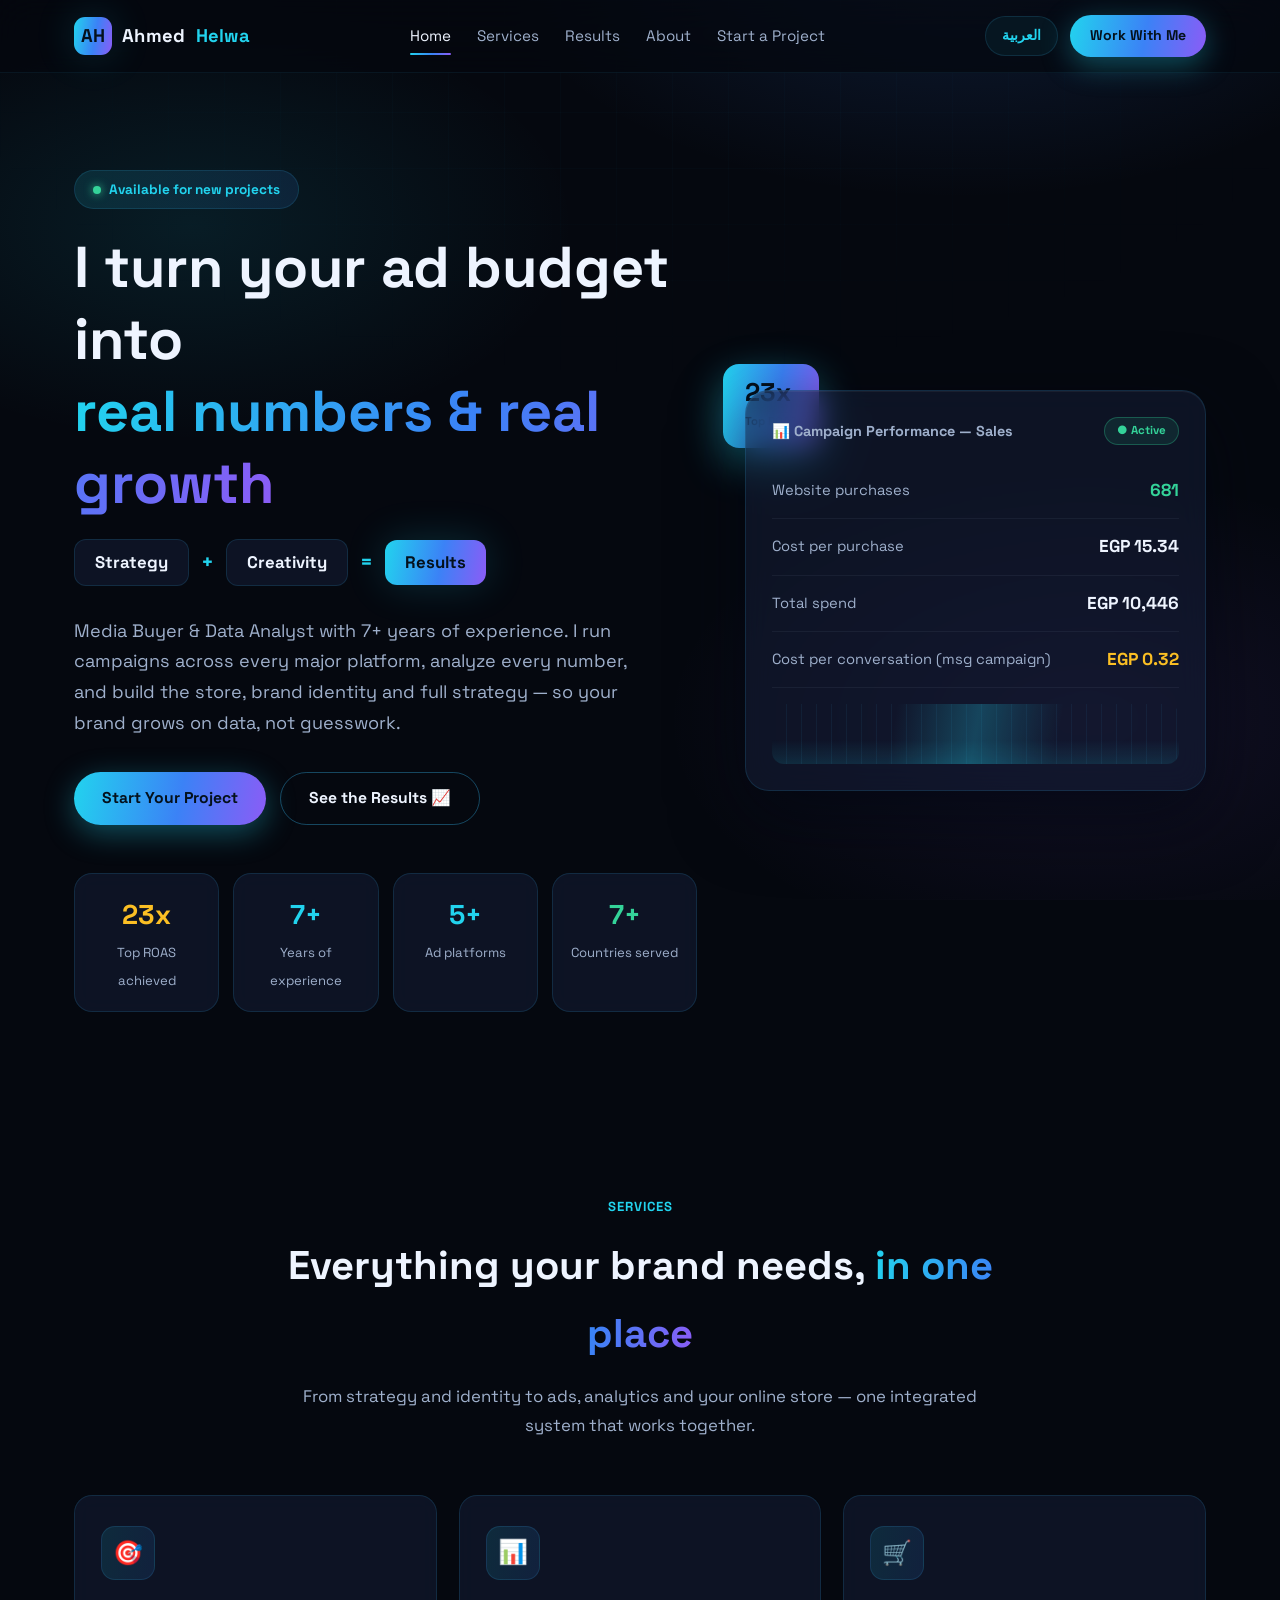
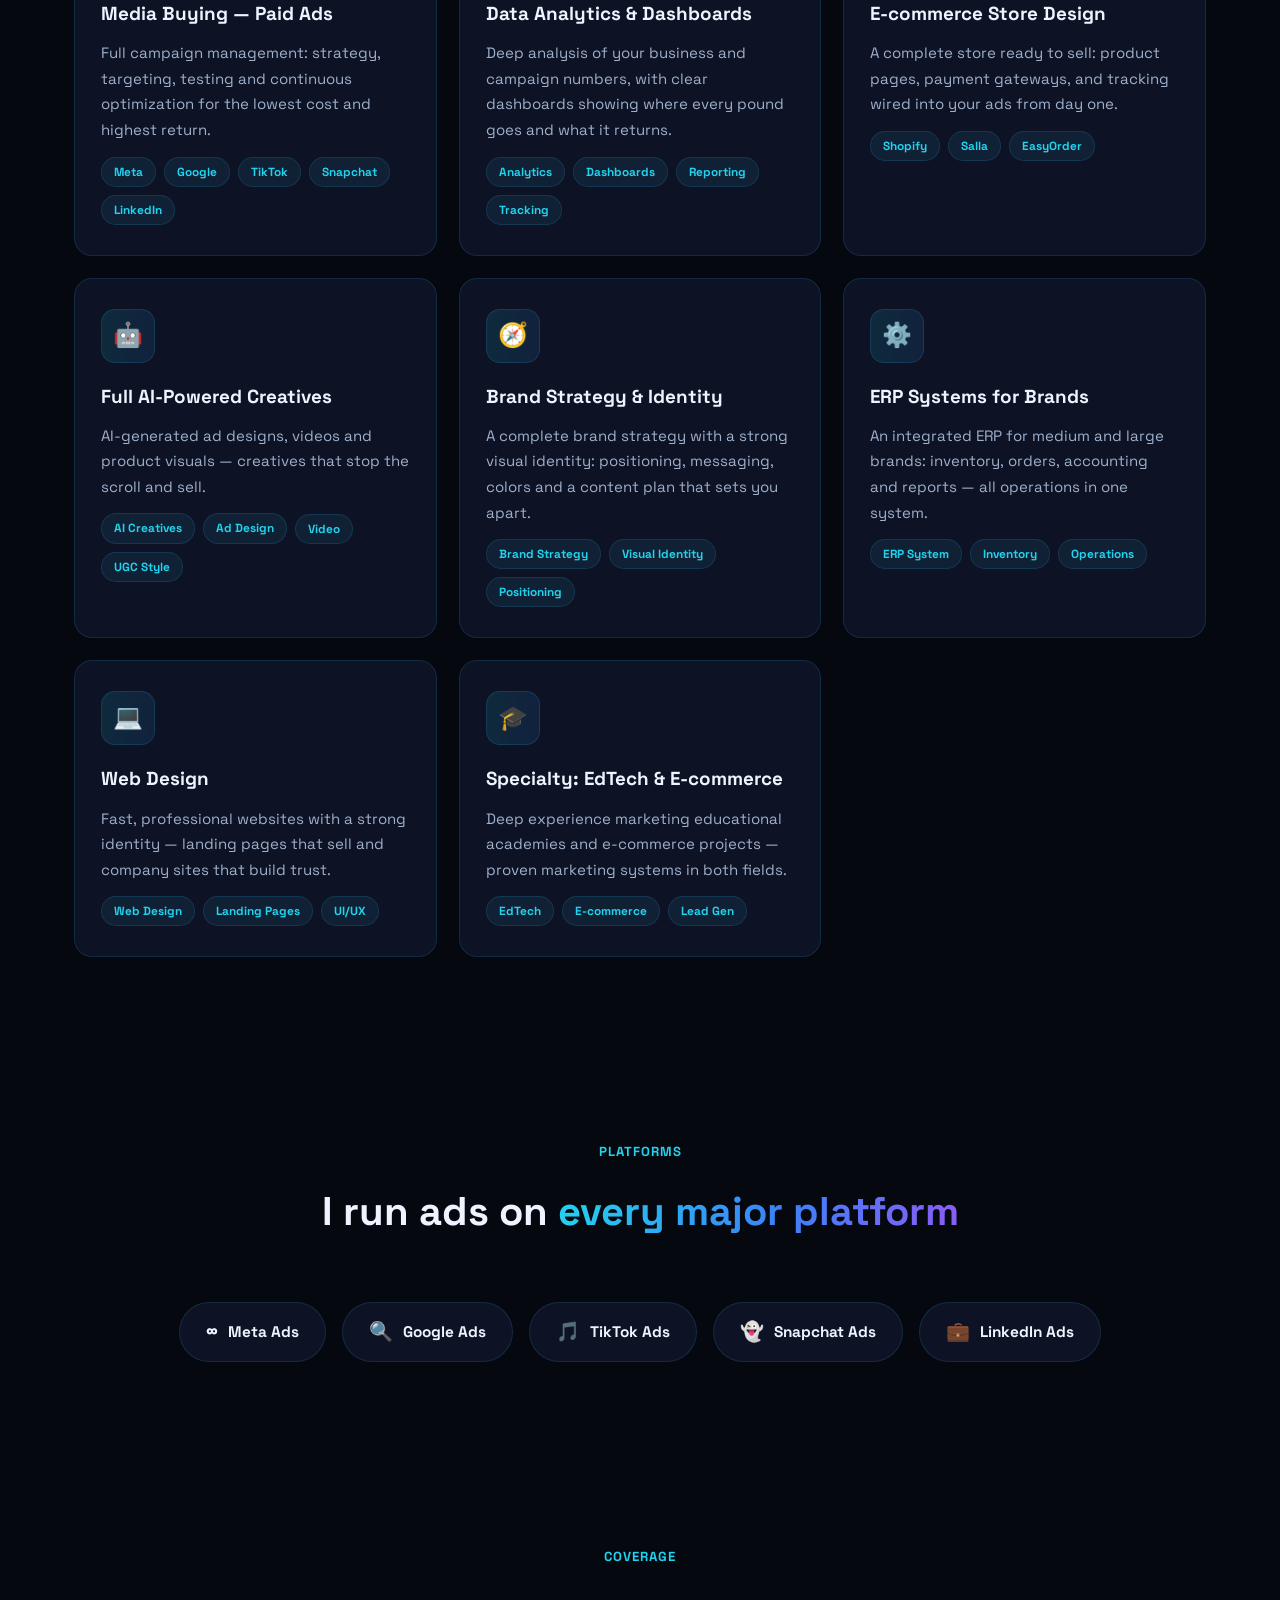
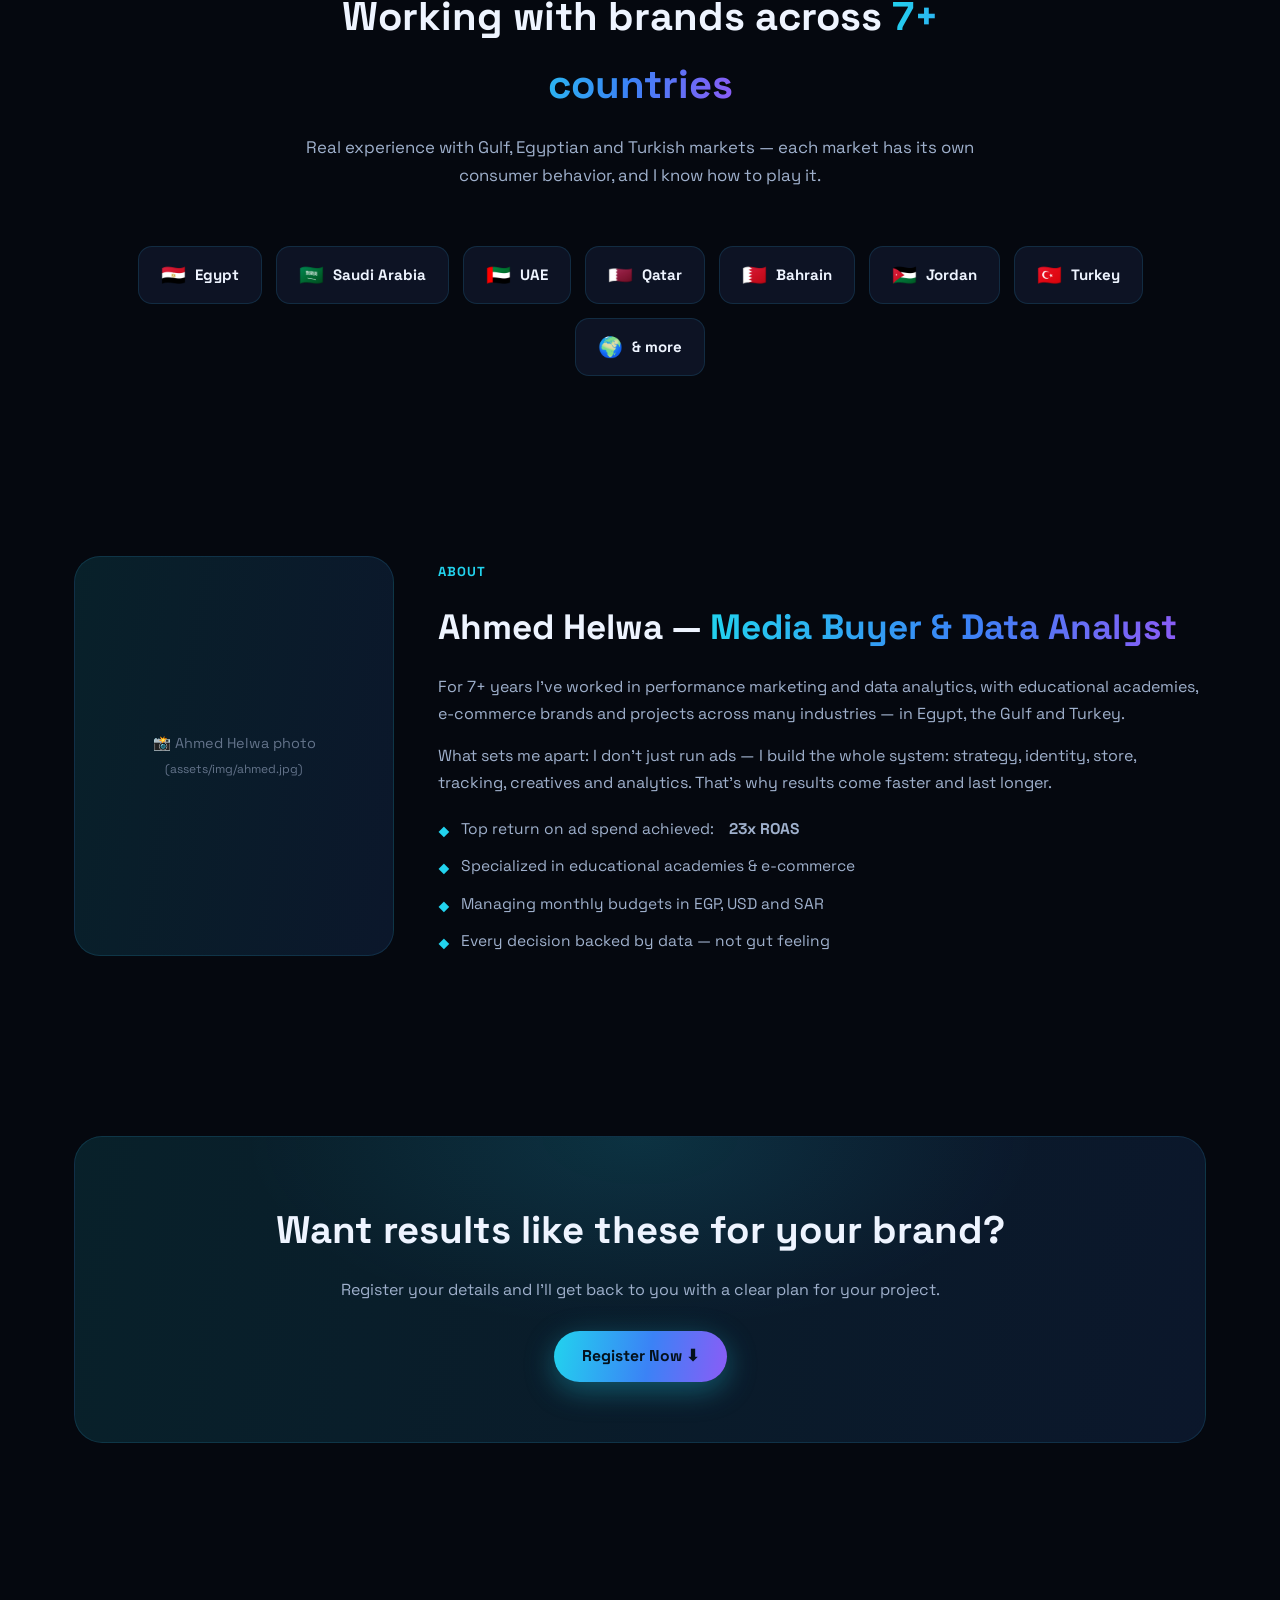
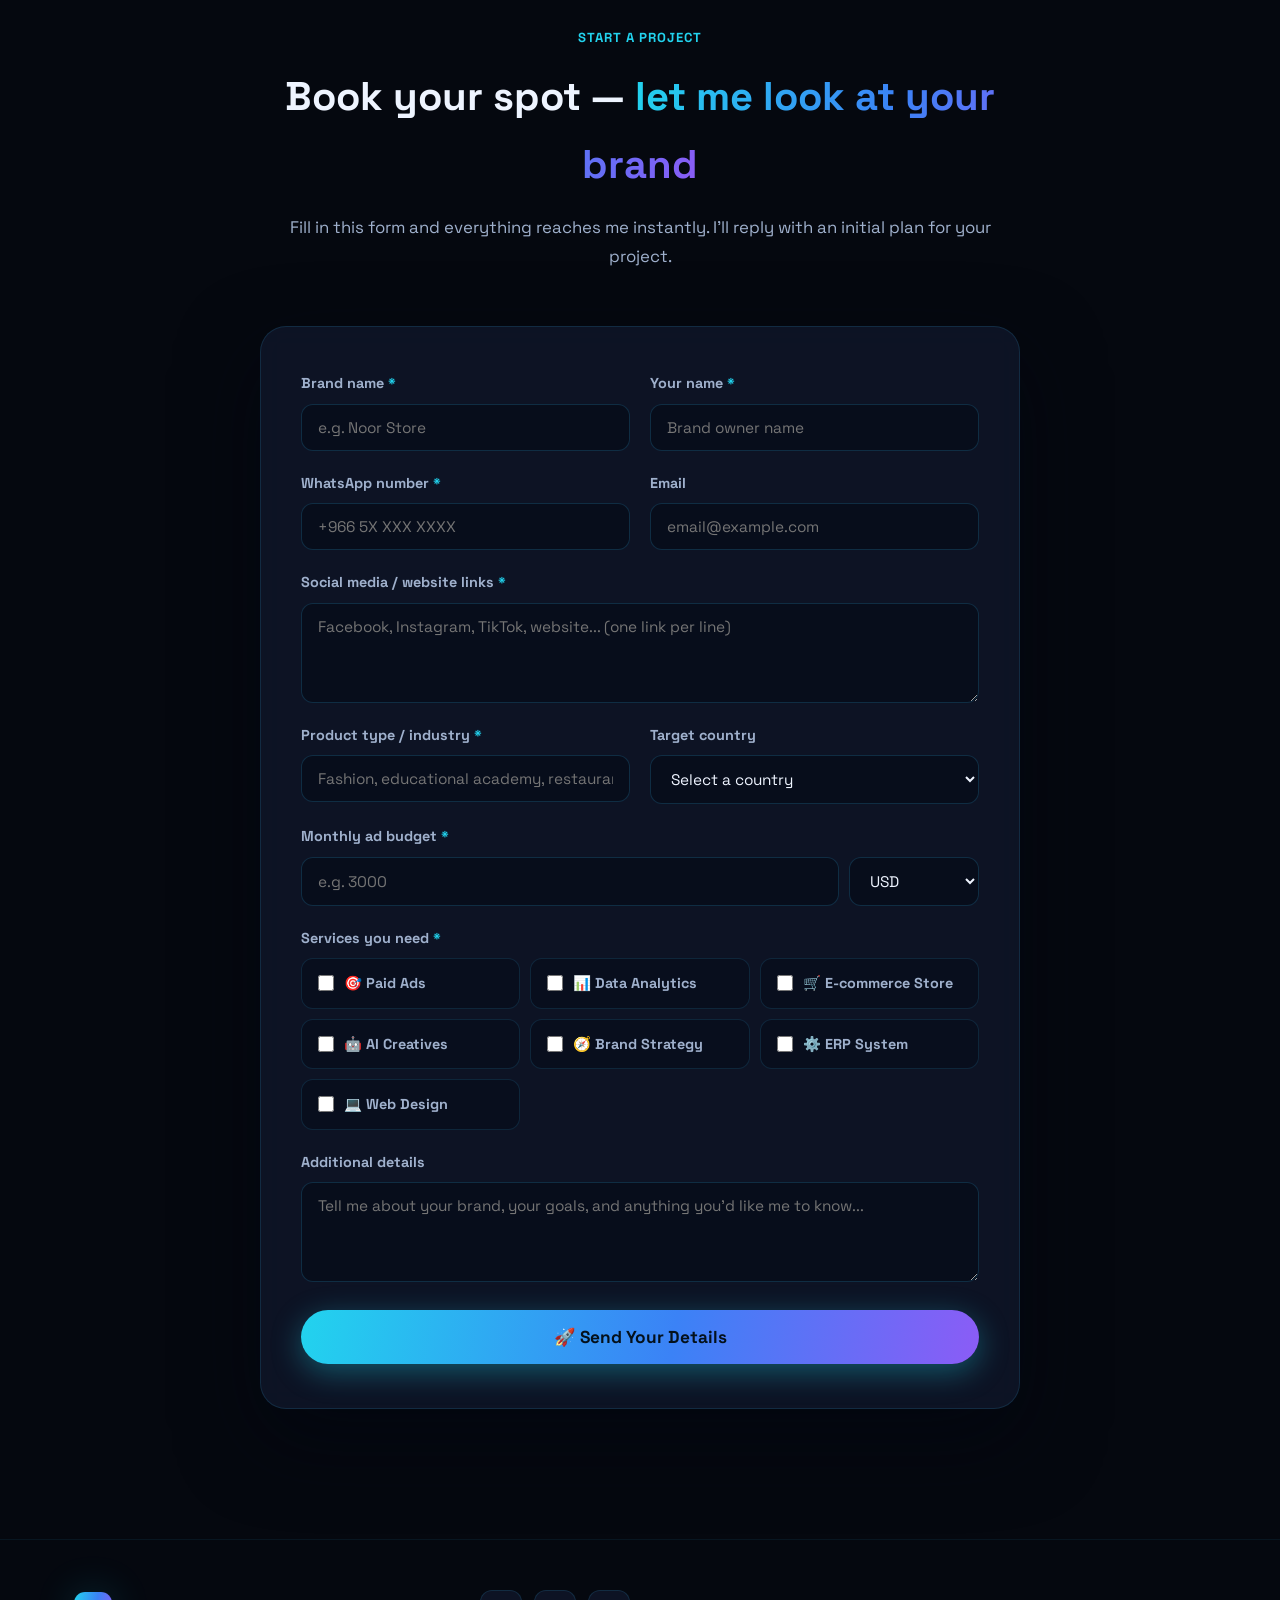
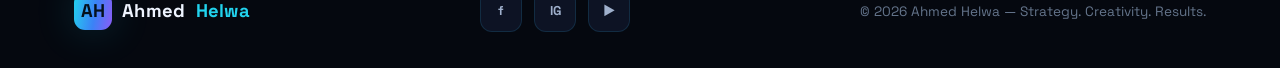
==== portfolio-site/en/index.html @ 3d3657ae "Add bilingual portfolio website (Ahmed Helwa — Media Buyer & Data Analyst) - Arabic (RTL) + English " ====
<!DOCTYPE html>
<html lang="en" dir="ltr">
<head>
  <meta charset="UTF-8">
  <meta name="viewport" content="width=device-width, initial-scale=1.0">
  <title>Ahmed Helwa | Media Buyer & Data Analyst — Strategy. Creativity. Results.</title>
  <meta name="description" content="Ahmed Helwa — Media Buyer & Data Analyst with 7+ years of experience. Meta, Google, TikTok, Snapchat & LinkedIn ads, data analytics, e-commerce stores and ERP systems. Top ROAS: 23x. Working across Egypt, KSA, UAE, Qatar, Bahrain, Jordan & Turkey.">
  <link rel="alternate" hreflang="ar" href="../index.html">
  <link rel="preconnect" href="https://fonts.googleapis.com">
  <link rel="preconnect" href="https://fonts.gstatic.com" crossorigin>
  <link href="https://fonts.googleapis.com/css2?family=Inter:wght@400;600;700;800;900&family=Space+Grotesk:wght@500;700&display=swap" rel="stylesheet">
  <link rel="stylesheet" href="../assets/css/style.css">
</head>
<body class="en">
  <div class="bg-fx"></div>
  <div class="bg-grid"></div>

  <header class="site-header">
    <div class="container nav">
      <a href="index.html" class="logo">
        <span class="logo-mark">AH</span>
        Ahmed <span class="accent">Helwa</span>
      </a>
      <nav class="nav-links" id="navLinks">
        <a href="index.html" class="active">Home</a>
        <a href="#services">Services</a>
        <a href="results.html">Results</a>
        <a href="#about">About</a>
        <a href="#contact">Start a Project</a>
      </nav>
      <div class="nav-actions">
        <a href="../index.html" class="lang-switch">العربية</a>
        <a href="#contact" class="btn btn-primary btn-sm">Work With Me</a>
        <button class="nav-toggle" id="navToggle" aria-label="Menu">☰</button>
      </div>
    </div>
  </header>

  <!-- ============ HERO ============ -->
  <section class="hero">
    <div class="container hero-grid">
      <div>
        <span class="badge"><span class="dot"></span> Available for new projects</span>
        <h1>I turn your ad budget into<br><span class="grad-text">real numbers & real growth</span></h1>
        <div class="hero-formula">
          <span class="chip">Strategy</span><span class="op">+</span>
          <span class="chip">Creativity</span><span class="op">=</span>
          <span class="chip result">Results</span>
        </div>
        <p class="hero-sub">Media Buyer & Data Analyst with 7+ years of experience. I run campaigns across every major platform, analyze every number, and build the store, brand identity and full strategy — so your brand grows on data, not guesswork.</p>
        <div class="hero-cta">
          <a href="#contact" class="btn btn-primary">Start Your Project</a>
          <a href="results.html" class="btn btn-ghost">See the Results 📈</a>
        </div>
        <div class="stats-strip">
          <div class="stat-card"><span class="stat-num gold">23x</span><span class="stat-label">Top ROAS achieved</span></div>
          <div class="stat-card"><span class="stat-num">7+</span><span class="stat-label">Years of experience</span></div>
          <div class="stat-card"><span class="stat-num">5+</span><span class="stat-label">Ad platforms</span></div>
          <div class="stat-card"><span class="stat-num green">7+</span><span class="stat-label">Countries served</span></div>
        </div>
      </div>

      <div class="hero-visual">
        <div class="floating-roas"><span class="big">23x</span><span class="small">Top ROAS</span></div>
        <div class="glass-panel">
          <div class="panel-head">
            <span class="panel-title">📊 Campaign Performance — Sales</span>
            <span class="live-tag">● Active</span>
          </div>
          <div class="metric-row"><span class="metric-name">Website purchases</span><span class="metric-val up">681</span></div>
          <div class="metric-row"><span class="metric-name">Cost per purchase</span><span class="metric-val">EGP 15.34</span></div>
          <div class="metric-row"><span class="metric-name">Total spend</span><span class="metric-val">EGP 10,446</span></div>
          <div class="metric-row"><span class="metric-name">Cost per conversation (msg campaign)</span><span class="metric-val hot">EGP 0.32</span></div>
          <div class="spark"></div>
        </div>
      </div>
    </div>
  </section>

  <!-- ============ SERVICES ============ -->
  <section id="services">
    <div class="container">
      <div class="sec-head reveal">
        <span class="sec-tag">Services</span>
        <h2>Everything your brand needs, <span class="grad-text">in one place</span></h2>
        <p>From strategy and identity to ads, analytics and your online store — one integrated system that works together.</p>
      </div>
      <div class="services-grid">
        <div class="service-card reveal">
          <div class="service-icon">🎯</div>
          <h3>Media Buying — Paid Ads</h3>
          <p>Full campaign management: strategy, targeting, testing and continuous optimization for the lowest cost and highest return.</p>
          <div class="service-tags"><span>Meta</span><span>Google</span><span>TikTok</span><span>Snapchat</span><span>LinkedIn</span></div>
        </div>
        <div class="service-card reveal">
          <div class="service-icon">📊</div>
          <h3>Data Analytics & Dashboards</h3>
          <p>Deep analysis of your business and campaign numbers, with clear dashboards showing where every pound goes and what it returns.</p>
          <div class="service-tags"><span>Analytics</span><span>Dashboards</span><span>Reporting</span><span>Tracking</span></div>
        </div>
        <div class="service-card reveal">
          <div class="service-icon">🛒</div>
          <h3>E-commerce Store Design</h3>
          <p>A complete store ready to sell: product pages, payment gateways, and tracking wired into your ads from day one.</p>
          <div class="service-tags"><span>Shopify</span><span>Salla</span><span>EasyOrder</span></div>
        </div>
        <div class="service-card reveal">
          <div class="service-icon">🤖</div>
          <h3>Full AI-Powered Creatives</h3>
          <p>AI-generated ad designs, videos and product visuals — creatives that stop the scroll and sell.</p>
          <div class="service-tags"><span>AI Creatives</span><span>Ad Design</span><span>Video</span><span>UGC Style</span></div>
        </div>
        <div class="service-card reveal">
          <div class="service-icon">🧭</div>
          <h3>Brand Strategy & Identity</h3>
          <p>A complete brand strategy with a strong visual identity: positioning, messaging, colors and a content plan that sets you apart.</p>
          <div class="service-tags"><span>Brand Strategy</span><span>Visual Identity</span><span>Positioning</span></div>
        </div>
        <div class="service-card reveal">
          <div class="service-icon">⚙️</div>
          <h3>ERP Systems for Brands</h3>
          <p>An integrated ERP for medium and large brands: inventory, orders, accounting and reports — all operations in one system.</p>
          <div class="service-tags"><span>ERP System</span><span>Inventory</span><span>Operations</span></div>
        </div>
        <div class="service-card reveal">
          <div class="service-icon">💻</div>
          <h3>Web Design</h3>
          <p>Fast, professional websites with a strong identity — landing pages that sell and company sites that build trust.</p>
          <div class="service-tags"><span>Web Design</span><span>Landing Pages</span><span>UI/UX</span></div>
        </div>
        <div class="service-card reveal">
          <div class="service-icon">🎓</div>
          <h3>Specialty: EdTech & E-commerce</h3>
          <p>Deep experience marketing educational academies and e-commerce projects — proven marketing systems in both fields.</p>
          <div class="service-tags"><span>EdTech</span><span>E-commerce</span><span>Lead Gen</span></div>
        </div>
      </div>
    </div>
  </section>

  <!-- ============ PLATFORMS ============ -->
  <section>
    <div class="container">
      <div class="sec-head reveal">
        <span class="sec-tag">Platforms</span>
        <h2>I run ads on <span class="grad-text">every major platform</span></h2>
      </div>
      <div class="platforms reveal">
        <span class="platform-pill"><span class="p-ico">∞</span> Meta Ads</span>
        <span class="platform-pill"><span class="p-ico">🔍</span> Google Ads</span>
        <span class="platform-pill"><span class="p-ico">🎵</span> TikTok Ads</span>
        <span class="platform-pill"><span class="p-ico">👻</span> Snapchat Ads</span>
        <span class="platform-pill"><span class="p-ico">💼</span> LinkedIn Ads</span>
      </div>
    </div>
  </section>

  <!-- ============ COUNTRIES ============ -->
  <section>
    <div class="container">
      <div class="sec-head reveal">
        <span class="sec-tag">Coverage</span>
        <h2>Working with brands across <span class="grad-text">7+ countries</span></h2>
        <p>Real experience with Gulf, Egyptian and Turkish markets — each market has its own consumer behavior, and I know how to play it.</p>
      </div>
      <div class="countries reveal">
        <span class="country-chip"><span class="flag">🇪🇬</span> Egypt</span>
        <span class="country-chip"><span class="flag">🇸🇦</span> Saudi Arabia</span>
        <span class="country-chip"><span class="flag">🇦🇪</span> UAE</span>
        <span class="country-chip"><span class="flag">🇶🇦</span> Qatar</span>
        <span class="country-chip"><span class="flag">🇧🇭</span> Bahrain</span>
        <span class="country-chip"><span class="flag">🇯🇴</span> Jordan</span>
        <span class="country-chip"><span class="flag">🇹🇷</span> Turkey</span>
        <span class="country-chip"><span class="flag">🌍</span> & more</span>
      </div>
    </div>
  </section>

  <!-- ============ ABOUT ============ -->
  <section id="about">
    <div class="container about-strip">
      <div class="about-photo reveal">
        <img src="../assets/img/ahmed.jpg" alt="Ahmed Helwa — Media Buyer & Data Analyst" onerror="this.style.display='none'; this.nextElementSibling.style.display='block'">
        <div class="photo-placeholder" style="display:none">📸 Ahmed Helwa photo<br><small>(assets/img/ahmed.jpg)</small></div>
      </div>
      <div class="about-text reveal">
        <span class="sec-tag">About</span>
        <h2>Ahmed Helwa — <span class="grad-text">Media Buyer & Data Analyst</span></h2>
        <p>For 7+ years I've worked in performance marketing and data analytics, with educational academies, e-commerce brands and projects across many industries — in Egypt, the Gulf and Turkey.</p>
        <p>What sets me apart: I don't just run ads — I build the whole system: strategy, identity, store, tracking, creatives and analytics. That's why results come faster and last longer.</p>
        <ul class="about-points">
          <li>Top return on ad spend achieved: <strong>&nbsp;23x ROAS</strong></li>
          <li>Specialized in educational academies & e-commerce</li>
          <li>Managing monthly budgets in EGP, USD and SAR</li>
          <li>Every decision backed by data — not gut feeling</li>
        </ul>
      </div>
    </div>
  </section>

  <!-- ============ CTA ============ -->
  <section>
    <div class="container">
      <div class="cta-band reveal">
        <h2>Want results like these for your brand?</h2>
        <p>Register your details and I'll get back to you with a clear plan for your project.</p>
        <a href="#contact" class="btn btn-primary">Register Now ⬇</a>
      </div>
    </div>
  </section>

  <!-- ============ CONTACT FORM ============ -->
  <section id="contact">
    <div class="container">
      <div class="sec-head reveal">
        <span class="sec-tag">Start a Project</span>
        <h2>Book your spot — <span class="grad-text">let me look at your brand</span></h2>
        <p>Fill in this form and everything reaches me instantly. I'll reply with an initial plan for your project.</p>
      </div>
      <form class="form-wrap reveal" id="leadForm" novalidate>
        <div class="form-grid">
          <div class="form-group">
            <label>Brand name <span class="req">*</span></label>
            <input type="text" name="brand_name" required placeholder="e.g. Noor Store">
          </div>
          <div class="form-group">
            <label>Your name <span class="req">*</span></label>
            <input type="text" name="owner_name" required placeholder="Brand owner name">
          </div>
          <div class="form-group">
            <label>WhatsApp number <span class="req">*</span></label>
            <input type="tel" name="whatsapp" required placeholder="+966 5X XXX XXXX">
          </div>
          <div class="form-group">
            <label>Email</label>
            <input type="email" name="email" placeholder="email@example.com">
          </div>
          <div class="form-group full">
            <label>Social media / website links <span class="req">*</span></label>
            <textarea name="social_links" required placeholder="Facebook, Instagram, TikTok, website... (one link per line)"></textarea>
          </div>
          <div class="form-group">
            <label>Product type / industry <span class="req">*</span></label>
            <input type="text" name="product_type" required placeholder="Fashion, educational academy, restaurant, real estate...">
          </div>
          <div class="form-group">
            <label>Target country</label>
            <select name="country">
              <option value="">Select a country</option>
              <option>Egypt</option>
              <option>Saudi Arabia</option>
              <option>UAE</option>
              <option>Qatar</option>
              <option>Bahrain</option>
              <option>Jordan</option>
              <option>Turkey</option>
              <option>Multiple countries</option>
              <option>Other</option>
            </select>
          </div>
          <div class="form-group full">
            <label>Monthly ad budget <span class="req">*</span></label>
            <div class="budget-row">
              <input type="number" name="budget" required min="0" placeholder="e.g. 3000">
              <select name="currency">
                <option value="USD">USD</option>
                <option value="EGP">EGP</option>
                <option value="SAR">SAR</option>
                <option value="AED">AED</option>
              </select>
            </div>
          </div>
          <div class="form-group full">
            <label>Services you need <span class="req">*</span></label>
            <div class="services-check">
              <label class="check-pill"><input type="checkbox" name="services" value="Media Buying - Paid Ads"> 🎯 Paid Ads</label>
              <label class="check-pill"><input type="checkbox" name="services" value="Data Analytics & Dashboards"> 📊 Data Analytics</label>
              <label class="check-pill"><input type="checkbox" name="services" value="E-commerce Store"> 🛒 E-commerce Store</label>
              <label class="check-pill"><input type="checkbox" name="services" value="AI Creatives"> 🤖 AI Creatives</label>
              <label class="check-pill"><input type="checkbox" name="services" value="Brand Strategy & Identity"> 🧭 Brand Strategy</label>
              <label class="check-pill"><input type="checkbox" name="services" value="ERP System"> ⚙️ ERP System</label>
              <label class="check-pill"><input type="checkbox" name="services" value="Web Design"> 💻 Web Design</label>
            </div>
          </div>
          <div class="form-group full">
            <label>Additional details</label>
            <textarea name="notes" placeholder="Tell me about your brand, your goals, and anything you'd like me to know..."></textarea>
          </div>
        </div>
        <div class="form-submit">
          <button type="submit" class="btn btn-primary" id="submitBtn">🚀 Send Your Details</button>
          <div class="form-msg" id="formMsg"></div>
        </div>
      </form>
    </div>
  </section>

  <!-- ============ FOOTER ============ -->
  <footer class="site-footer">
    <div class="container footer-grid">
      <a href="index.html" class="logo">
        <span class="logo-mark">AH</span>
        Ahmed <span class="accent">Helwa</span>
      </a>
      <div class="footer-social">
        <a href="https://www.facebook.com/profile.php?id=61587056561524" target="_blank" rel="noopener" title="Facebook">f</a>
        <a href="https://www.instagram.com/ahmed.helwa.analytics" target="_blank" rel="noopener" title="Instagram">IG</a>
        <a href="https://www.youtube.com/@Ahmed.Helwa.Analytics" target="_blank" rel="noopener" title="YouTube">▶</a>
      </div>
      <div class="footer-copy">© 2026 Ahmed Helwa — Strategy. Creativity. Results.</div>
    </div>
  </footer>

  <script src="../assets/js/main.js"></script>
  <script src="../assets/js/form.js"></script>
</body>
</html>
---- portfolio-site/assets/css/style.css ----
/* ============================================================
   Ahmed Helwa — Media Buyer & Data Analyst
   Brand identity: "Data Glow" — deep night navy + electric cyan
   ============================================================ */

:root {
  --bg-0: #05080f;
  --bg-1: #0a0f1d;
  --bg-2: #0f1729;
  --card: rgba(20, 30, 55, 0.55);
  --card-border: rgba(56, 189, 248, 0.14);
  --txt-1: #eef4ff;
  --txt-2: #9fb0cc;
  --txt-3: #64748b;
  --cyan: #22d3ee;
  --blue: #3b82f6;
  --violet: #8b5cf6;
  --green: #34d399;
  --gold: #fbbf24;
  --grad-main: linear-gradient(100deg, #22d3ee 0%, #3b82f6 55%, #8b5cf6 100%);
  --grad-soft: linear-gradient(100deg, rgba(34,211,238,.12), rgba(59,130,246,.12));
  --radius: 18px;
  --shadow-glow: 0 0 40px rgba(34, 211, 238, 0.18);
  --font-ar: 'Cairo', 'Tajawal', sans-serif;
  --font-en: 'Space Grotesk', 'Inter', sans-serif;
  --font-num: 'Space Grotesk', monospace;
}

* { margin: 0; padding: 0; box-sizing: border-box; }

html { scroll-behavior: smooth; }

body {
  background: var(--bg-0);
  color: var(--txt-1);
  font-family: var(--font-ar);
  line-height: 1.7;
  overflow-x: hidden;
  -webkit-font-smoothing: antialiased;
}

body.en { font-family: var(--font-en); }

::selection { background: rgba(34, 211, 238, 0.35); }

img { max-width: 100%; display: block; }
a { color: inherit; text-decoration: none; }
ul { list-style: none; }

.container { max-width: 1180px; margin: 0 auto; padding: 0 24px; }

/* ---------- Ambient background ---------- */
.bg-fx {
  position: fixed; inset: 0; z-index: -2; pointer-events: none;
  background:
    radial-gradient(ellipse 60% 45% at 75% -5%, rgba(59, 130, 246, 0.16), transparent 60%),
    radial-gradient(ellipse 50% 40% at 15% 25%, rgba(34, 211, 238, 0.10), transparent 60%),
    radial-gradient(ellipse 55% 45% at 85% 80%, rgba(139, 92, 246, 0.10), transparent 60%),
    var(--bg-0);
}
.bg-grid {
  position: fixed; inset: 0; z-index: -1; pointer-events: none; opacity: .5;
  background-image:
    linear-gradient(rgba(56, 189, 248, 0.045) 1px, transparent 1px),
    linear-gradient(90deg, rgba(56, 189, 248, 0.045) 1px, transparent 1px);
  background-size: 56px 56px;
  mask-image: radial-gradient(ellipse 80% 60% at 50% 0%, #000 30%, transparent 75%);
  -webkit-mask-image: radial-gradient(ellipse 80% 60% at 50% 0%, #000 30%, transparent 75%);
}

/* ---------- Header ---------- */
.site-header {
  position: fixed; top: 0; right: 0; left: 0; z-index: 100;
  backdrop-filter: blur(18px); -webkit-backdrop-filter: blur(18px);
  background: rgba(5, 8, 15, 0.72);
  border-bottom: 1px solid rgba(56, 189, 248, 0.08);
}
.nav {
  display: flex; align-items: center; justify-content: space-between;
  height: 72px;
}
.logo {
  display: flex; align-items: center; gap: 10px;
  font-weight: 800; font-size: 1.15rem; letter-spacing: .3px;
}
.logo-mark {
  width: 38px; height: 38px; border-radius: 11px;
  background: var(--grad-main);
  display: grid; place-items: center;
  font-family: var(--font-num); font-weight: 700; color: #04111c;
  box-shadow: var(--shadow-glow);
}
.logo span.accent { color: var(--cyan); }

.nav-links { display: flex; align-items: center; gap: 26px; font-size: .95rem; }
.nav-links a { color: var(--txt-2); transition: color .2s; position: relative; }
.nav-links a:hover, .nav-links a.active { color: var(--txt-1); }
.nav-links a.active::after {
  content: ''; position: absolute; bottom: -6px; right: 0; left: 0;
  height: 2px; border-radius: 2px; background: var(--grad-main);
}

.nav-actions { display: flex; align-items: center; gap: 12px; }
.lang-switch {
  padding: 7px 16px; border-radius: 99px; font-size: .85rem; font-weight: 700;
  border: 1px solid var(--card-border); color: var(--cyan);
  background: rgba(34, 211, 238, 0.06); transition: all .2s;
}
.lang-switch:hover { background: rgba(34, 211, 238, 0.14); box-shadow: var(--shadow-glow); }

.btn {
  display: inline-flex; align-items: center; justify-content: center; gap: 8px;
  padding: 12px 28px; border-radius: 99px; font-weight: 700; font-size: .98rem;
  border: none; cursor: pointer; transition: all .25s; font-family: inherit;
}
.btn-primary {
  background: var(--grad-main); color: #04111c;
  box-shadow: 0 8px 30px rgba(34, 211, 238, 0.35);
}
.btn-primary:hover { transform: translateY(-2px); box-shadow: 0 12px 40px rgba(34, 211, 238, 0.5); }
.btn-ghost {
  background: transparent; color: var(--txt-1);
  border: 1px solid rgba(56, 189, 248, 0.35);
}
.btn-ghost:hover { background: rgba(34, 211, 238, 0.08); border-color: var(--cyan); }
.btn-sm { padding: 9px 20px; font-size: .88rem; }

.nav-toggle { display: none; background: none; border: none; color: var(--txt-1); font-size: 1.6rem; cursor: pointer; }

/* ---------- Hero ---------- */
.hero { padding: 170px 0 90px; position: relative; }
.hero-grid {
  display: grid; grid-template-columns: 1.15fr .85fr; gap: 48px; align-items: center;
}
.badge {
  display: inline-flex; align-items: center; gap: 8px;
  padding: 7px 18px; border-radius: 99px; font-size: .85rem; font-weight: 700;
  background: var(--grad-soft); border: 1px solid var(--card-border); color: var(--cyan);
  margin-bottom: 22px;
}
.badge .dot {
  width: 8px; height: 8px; border-radius: 50%; background: var(--green);
  box-shadow: 0 0 10px var(--green); animation: pulse 1.8s infinite;
}
@keyframes pulse { 50% { opacity: .4; } }

.hero h1 {
  font-size: clamp(2.2rem, 5vw, 3.6rem); font-weight: 900; line-height: 1.25;
  margin-bottom: 20px;
}
.grad-text {
  background: var(--grad-main);
  -webkit-background-clip: text; background-clip: text; color: transparent;
}
.hero-sub { font-size: 1.13rem; color: var(--txt-2); max-width: 560px; margin-bottom: 34px; }
.hero-cta { display: flex; gap: 14px; flex-wrap: wrap; margin-bottom: 48px; }

.hero-formula {
  display: inline-flex; align-items: center; gap: 12px; flex-wrap: wrap;
  font-weight: 800; font-size: 1.05rem; margin-bottom: 30px;
}
.hero-formula .chip {
  padding: 8px 20px; border-radius: 12px;
  background: var(--card); border: 1px solid var(--card-border);
}
.hero-formula .op { color: var(--cyan); font-size: 1.3rem; font-weight: 900; }
.hero-formula .result {
  background: var(--grad-main); color: #04111c; border: none;
  box-shadow: var(--shadow-glow);
}

/* hero stats strip */
.stats-strip {
  display: grid; grid-template-columns: repeat(4, 1fr); gap: 14px;
}
.stat-card {
  background: var(--card); border: 1px solid var(--card-border);
  border-radius: var(--radius); padding: 18px 16px; text-align: center;
  backdrop-filter: blur(10px);
  transition: transform .25s, border-color .25s;
}
.stat-card:hover { transform: translateY(-4px); border-color: rgba(34, 211, 238, 0.4); }
.stat-num {
  font-family: var(--font-num); font-size: 1.7rem; font-weight: 700;
  color: var(--cyan); display: block;
}
.stat-num.gold { color: var(--gold); }
.stat-num.green { color: var(--green); }
.stat-label { font-size: .82rem; color: var(--txt-2); }

/* hero visual panel */
.hero-visual { position: relative; }
.glass-panel {
  background: var(--card); border: 1px solid var(--card-border);
  border-radius: 24px; padding: 26px; backdrop-filter: blur(14px);
  box-shadow: 0 24px 70px rgba(2, 6, 16, 0.6), inset 0 1px 0 rgba(255,255,255,.05);
}
.panel-head { display: flex; align-items: center; justify-content: space-between; margin-bottom: 18px; }
.panel-title { font-size: .9rem; color: var(--txt-2); font-weight: 700; }
.live-tag {
  font-size: .72rem; font-weight: 800; color: var(--green);
  padding: 3px 12px; border-radius: 99px;
  background: rgba(52, 211, 153, 0.1); border: 1px solid rgba(52, 211, 153, 0.3);
}
.metric-row {
  display: flex; align-items: center; justify-content: space-between;
  padding: 13px 0; border-bottom: 1px solid rgba(148, 163, 184, 0.08);
}
.metric-row:last-child { border-bottom: none; }
.metric-name { color: var(--txt-2); font-size: .92rem; }
.metric-val { font-family: var(--font-num); font-weight: 700; font-size: 1.08rem; }
.metric-val.up { color: var(--green); }
.metric-val.hot { color: var(--gold); }

.spark {
  height: 60px; margin-top: 16px; border-radius: 12px;
  background:
    linear-gradient(transparent 60%, rgba(34, 211, 238, 0.12)),
    repeating-linear-gradient(90deg, transparent 0 14px, rgba(56, 189, 248, 0.07) 14px 15px);
  position: relative; overflow: hidden;
}
.spark::after {
  content: ''; position: absolute; inset: 0;
  background: linear-gradient(100deg, transparent 30%, rgba(34,211,238,.25) 50%, transparent 70%);
  animation: sweep 3.2s infinite linear;
}
@keyframes sweep { from { transform: translateX(-100%); } to { transform: translateX(100%); } }

.floating-roas {
  position: absolute; top: -26px; inset-inline-start: -22px;
  background: var(--grad-main); color: #04111c;
  border-radius: 16px; padding: 14px 22px; font-weight: 900;
  box-shadow: 0 14px 40px rgba(34, 211, 238, 0.45);
  animation: floaty 4s ease-in-out infinite;
}
.floating-roas .big { font-family: var(--font-num); font-size: 1.6rem; display: block; line-height: 1.1; }
.floating-roas .small { font-size: .72rem; font-weight: 700; opacity: .8; }
@keyframes floaty { 50% { transform: translateY(-10px); } }

/* ---------- Sections ---------- */
section { padding: 90px 0; }
.sec-head { text-align: center; max-width: 720px; margin: 0 auto 56px; }
.sec-tag {
  display: inline-block; font-size: .82rem; font-weight: 800; letter-spacing: 1px;
  color: var(--cyan); margin-bottom: 14px; text-transform: uppercase;
}
.sec-head h2 { font-size: clamp(1.7rem, 3.6vw, 2.5rem); font-weight: 900; margin-bottom: 14px; }
.sec-head p { color: var(--txt-2); font-size: 1.05rem; }

/* ---------- Services ---------- */
.services-grid {
  display: grid; grid-template-columns: repeat(auto-fit, minmax(300px, 1fr)); gap: 22px;
}
.service-card {
  background: var(--card); border: 1px solid var(--card-border);
  border-radius: var(--radius); padding: 30px 26px;
  backdrop-filter: blur(10px); position: relative; overflow: hidden;
  transition: transform .28s, border-color .28s, box-shadow .28s;
}
.service-card::before {
  content: ''; position: absolute; top: 0; right: 0; left: 0; height: 3px;
  background: var(--grad-main); opacity: 0; transition: opacity .28s;
}
.service-card:hover { transform: translateY(-6px); border-color: rgba(34,211,238,.35); box-shadow: var(--shadow-glow); }
.service-card:hover::before { opacity: 1; }
.service-icon {
  width: 54px; height: 54px; border-radius: 14px; display: grid; place-items: center;
  background: var(--grad-soft); border: 1px solid var(--card-border);
  font-size: 1.5rem; margin-bottom: 18px;
}
.service-card h3 { font-size: 1.18rem; font-weight: 800; margin-bottom: 10px; }
.service-card p { color: var(--txt-2); font-size: .94rem; margin-bottom: 14px; }
.service-tags { display: flex; flex-wrap: wrap; gap: 8px; }
.service-tags span {
  font-size: .74rem; font-weight: 700; padding: 4px 12px; border-radius: 99px;
  background: rgba(56, 189, 248, 0.08); color: var(--cyan);
  border: 1px solid rgba(56, 189, 248, 0.15);
}

/* ---------- Platforms ---------- */
.platforms { display: flex; flex-wrap: wrap; justify-content: center; gap: 16px; }
.platform-pill {
  display: flex; align-items: center; gap: 10px;
  padding: 13px 26px; border-radius: 99px;
  background: var(--card); border: 1px solid var(--card-border);
  font-weight: 700; font-size: .96rem; transition: all .25s;
}
.platform-pill:hover { border-color: var(--cyan); box-shadow: var(--shadow-glow); transform: translateY(-3px); }
.platform-pill .p-ico { font-size: 1.2rem; }

/* ---------- Countries ---------- */
.countries { display: flex; flex-wrap: wrap; justify-content: center; gap: 14px; }
.country-chip {
  display: flex; align-items: center; gap: 9px;
  padding: 11px 22px; border-radius: 14px;
  background: var(--card); border: 1px solid var(--card-border);
  font-weight: 700; font-size: .94rem;
}
.country-chip .flag { font-size: 1.25rem; }

/* ---------- Results page ---------- */
.page-hero { padding: 160px 0 50px; text-align: center; }
.page-hero h1 { font-size: clamp(2rem, 4.6vw, 3.2rem); font-weight: 900; margin-bottom: 16px; }
.page-hero p { color: var(--txt-2); font-size: 1.1rem; max-width: 640px; margin: 0 auto; }

.roas-banner {
  margin: 40px auto 0; max-width: 860px;
  background: var(--card); border: 1px solid rgba(251, 191, 36, 0.3);
  border-radius: 24px; padding: 40px 30px; text-align: center;
  position: relative; overflow: hidden;
}
.roas-banner::before {
  content: ''; position: absolute; inset: 0;
  background: radial-gradient(ellipse 60% 80% at 50% 0%, rgba(251, 191, 36, 0.12), transparent 70%);
}
.roas-banner .label { font-size: .95rem; font-weight: 800; color: var(--gold); letter-spacing: 1px; }
.roas-banner .value {
  font-family: var(--font-num); font-size: clamp(3.4rem, 9vw, 5.4rem);
  font-weight: 700; line-height: 1.1;
  background: linear-gradient(100deg, #fbbf24, #f59e0b, #fbbf24);
  -webkit-background-clip: text; background-clip: text; color: transparent;
  text-shadow: 0 0 60px rgba(251, 191, 36, 0.3);
}
.roas-banner .desc { color: var(--txt-2); font-size: .98rem; }

.cases-grid {
  display: grid; grid-template-columns: repeat(auto-fit, minmax(290px, 1fr));
  gap: 22px; margin-top: 50px;
}
.case-card {
  background: var(--card); border: 1px solid var(--card-border);
  border-radius: var(--radius); padding: 26px; backdrop-filter: blur(10px);
  transition: transform .28s, border-color .28s;
}
.case-card:hover { transform: translateY(-5px); border-color: rgba(34, 211, 238, 0.4); }
.case-type {
  display: inline-block; font-size: .74rem; font-weight: 800;
  padding: 4px 14px; border-radius: 99px; margin-bottom: 18px;
}
.case-type.sales { background: rgba(52, 211, 153, 0.12); color: var(--green); border: 1px solid rgba(52, 211, 153, 0.3); }
.case-type.msg { background: rgba(139, 92, 246, 0.12); color: #a78bfa; border: 1px solid rgba(139, 92, 246, 0.3); }
.case-main {
  font-family: var(--font-num); font-size: 2.3rem; font-weight: 700;
  color: var(--txt-1); line-height: 1.15;
}
.case-main-label { color: var(--txt-2); font-size: .9rem; margin-bottom: 18px; }
.case-rows { border-top: 1px solid rgba(148, 163, 184, 0.1); padding-top: 14px; display: grid; gap: 10px; }
.case-row { display: flex; justify-content: space-between; font-size: .92rem; }
.case-row .k { color: var(--txt-2); }
.case-row .v { font-family: var(--font-num); font-weight: 700; color: var(--cyan); }

.screens-note {
  margin-top: 60px; text-align: center; color: var(--txt-3); font-size: .9rem;
}
.screens-grid {
  display: grid; grid-template-columns: repeat(auto-fit, minmax(280px, 1fr));
  gap: 18px; margin-top: 24px;
}
.screens-grid img {
  border-radius: var(--radius); border: 1px solid var(--card-border);
  width: 100%;
}

/* ---------- Form ---------- */
.form-wrap {
  max-width: 760px; margin: 0 auto;
  background: var(--card); border: 1px solid var(--card-border);
  border-radius: 26px; padding: 44px 40px; backdrop-filter: blur(14px);
  box-shadow: 0 30px 80px rgba(2, 6, 16, 0.55);
}
.form-grid { display: grid; grid-template-columns: 1fr 1fr; gap: 20px; }
.form-group { display: flex; flex-direction: column; gap: 8px; }
.form-group.full { grid-column: 1 / -1; }
.form-group label { font-size: .9rem; font-weight: 700; color: var(--txt-2); }
.form-group label .req { color: var(--cyan); }
.form-group input, .form-group select, .form-group textarea {
  background: rgba(5, 10, 22, 0.6); border: 1px solid rgba(56, 189, 248, 0.18);
  border-radius: 12px; padding: 13px 16px; color: var(--txt-1);
  font-family: inherit; font-size: .96rem; transition: border-color .2s, box-shadow .2s;
  width: 100%;
}
.form-group input:focus, .form-group select:focus, .form-group textarea:focus {
  outline: none; border-color: var(--cyan); box-shadow: 0 0 0 3px rgba(34, 211, 238, 0.12);
}
.form-group textarea { resize: vertical; min-height: 100px; }

.budget-row { display: grid; grid-template-columns: 1fr 130px; gap: 10px; }

.services-check {
  display: grid; grid-template-columns: repeat(auto-fit, minmax(210px, 1fr)); gap: 10px;
}
.check-pill {
  display: flex; align-items: center; gap: 10px; cursor: pointer;
  padding: 12px 16px; border-radius: 12px; font-size: .88rem; font-weight: 600;
  background: rgba(5, 10, 22, 0.5); border: 1px solid rgba(56, 189, 248, 0.14);
  transition: all .2s; color: var(--txt-2);
}
.check-pill:hover { border-color: rgba(34, 211, 238, 0.4); }
.check-pill input { accent-color: var(--cyan); width: 16px; height: 16px; flex-shrink: 0; }
.check-pill:has(input:checked) {
  background: rgba(34, 211, 238, 0.1); border-color: var(--cyan); color: var(--txt-1);
}

.form-submit { margin-top: 28px; text-align: center; }
.form-submit .btn { width: 100%; padding: 16px; font-size: 1.08rem; }
.form-msg { margin-top: 18px; padding: 14px 18px; border-radius: 12px; font-weight: 700; display: none; }
.form-msg.ok { display: block; background: rgba(52, 211, 153, 0.1); color: var(--green); border: 1px solid rgba(52, 211, 153, 0.3); }
.form-msg.err { display: block; background: rgba(248, 113, 113, 0.1); color: #f87171; border: 1px solid rgba(248, 113, 113, 0.3); }

/* ---------- About strip ---------- */
.about-strip {
  display: grid; grid-template-columns: 320px 1fr; gap: 44px; align-items: center;
}
.about-photo {
  border-radius: 26px; overflow: hidden; position: relative;
  border: 1px solid var(--card-border);
  background: var(--grad-soft);
  aspect-ratio: 4 / 5;
  display: grid; place-items: center;
}
.about-photo .photo-placeholder { text-align: center; color: var(--txt-3); padding: 20px; font-size: .9rem; }
.about-photo img { width: 100%; height: 100%; object-fit: cover; }
.about-text h2 { font-size: clamp(1.6rem, 3vw, 2.2rem); font-weight: 900; margin-bottom: 16px; }
.about-text p { color: var(--txt-2); margin-bottom: 14px; }
.about-points { display: grid; gap: 11px; margin-top: 20px; }
.about-points li { display: flex; gap: 11px; align-items: flex-start; color: var(--txt-2); font-size: .97rem; }
.about-points li::before { content: '◆'; color: var(--cyan); font-size: .7rem; margin-top: 7px; }

/* ---------- CTA band ---------- */
.cta-band {
  background: var(--grad-soft); border: 1px solid var(--card-border);
  border-radius: 28px; padding: 60px 40px; text-align: center;
  position: relative; overflow: hidden;
}
.cta-band::before {
  content: ''; position: absolute; inset: 0;
  background: radial-gradient(ellipse 50% 90% at 50% 0%, rgba(34, 211, 238, 0.12), transparent 70%);
}
.cta-band h2 { font-size: clamp(1.6rem, 3.4vw, 2.4rem); font-weight: 900; margin-bottom: 14px; position: relative; }
.cta-band p { color: var(--txt-2); margin-bottom: 28px; position: relative; }
.cta-band .btn { position: relative; }

/* ---------- Footer ---------- */
.site-footer {
  border-top: 1px solid rgba(56, 189, 248, 0.08);
  padding: 50px 0 36px; margin-top: 40px;
}
.footer-grid { display: flex; justify-content: space-between; align-items: center; flex-wrap: wrap; gap: 24px; }
.footer-social { display: flex; gap: 12px; }
.footer-social a {
  width: 42px; height: 42px; border-radius: 12px; display: grid; place-items: center;
  background: var(--card); border: 1px solid var(--card-border);
  color: var(--txt-2); font-weight: 800; font-size: .8rem;
  transition: all .2s;
}
.footer-social a:hover { color: var(--cyan); border-color: var(--cyan); box-shadow: var(--shadow-glow); }
.footer-copy { color: var(--txt-3); font-size: .85rem; }

/* ---------- Reveal animations ---------- */
.reveal { opacity: 0; transform: translateY(26px); transition: opacity .7s ease, transform .7s ease; }
.reveal.visible { opacity: 1; transform: none; }

/* ---------- Responsive ---------- */
@media (max-width: 960px) {
  .hero-grid { grid-template-columns: 1fr; }
  .hero-visual { max-width: 520px; }
  .about-strip { grid-template-columns: 1fr; }
  .about-photo { max-width: 320px; }
  .stats-strip { grid-template-columns: repeat(2, 1fr); }
}
@media (max-width: 760px) {
  .nav-links {
    position: fixed; top: 72px; right: 0; left: 0; flex-direction: column;
    background: rgba(5, 8, 15, 0.97); padding: 26px; gap: 20px;
    border-bottom: 1px solid var(--card-border);
    transform: translateY(-130%); transition: transform .3s; align-items: center;
  }
  .nav-links.open { transform: none; }
  .nav-toggle { display: block; }
  .nav-actions .btn { display: none; }
  .form-grid { grid-template-columns: 1fr; }
  .form-wrap { padding: 32px 22px; }
  section { padding: 64px 0; }
  .hero { padding: 130px 0 60px; }
}
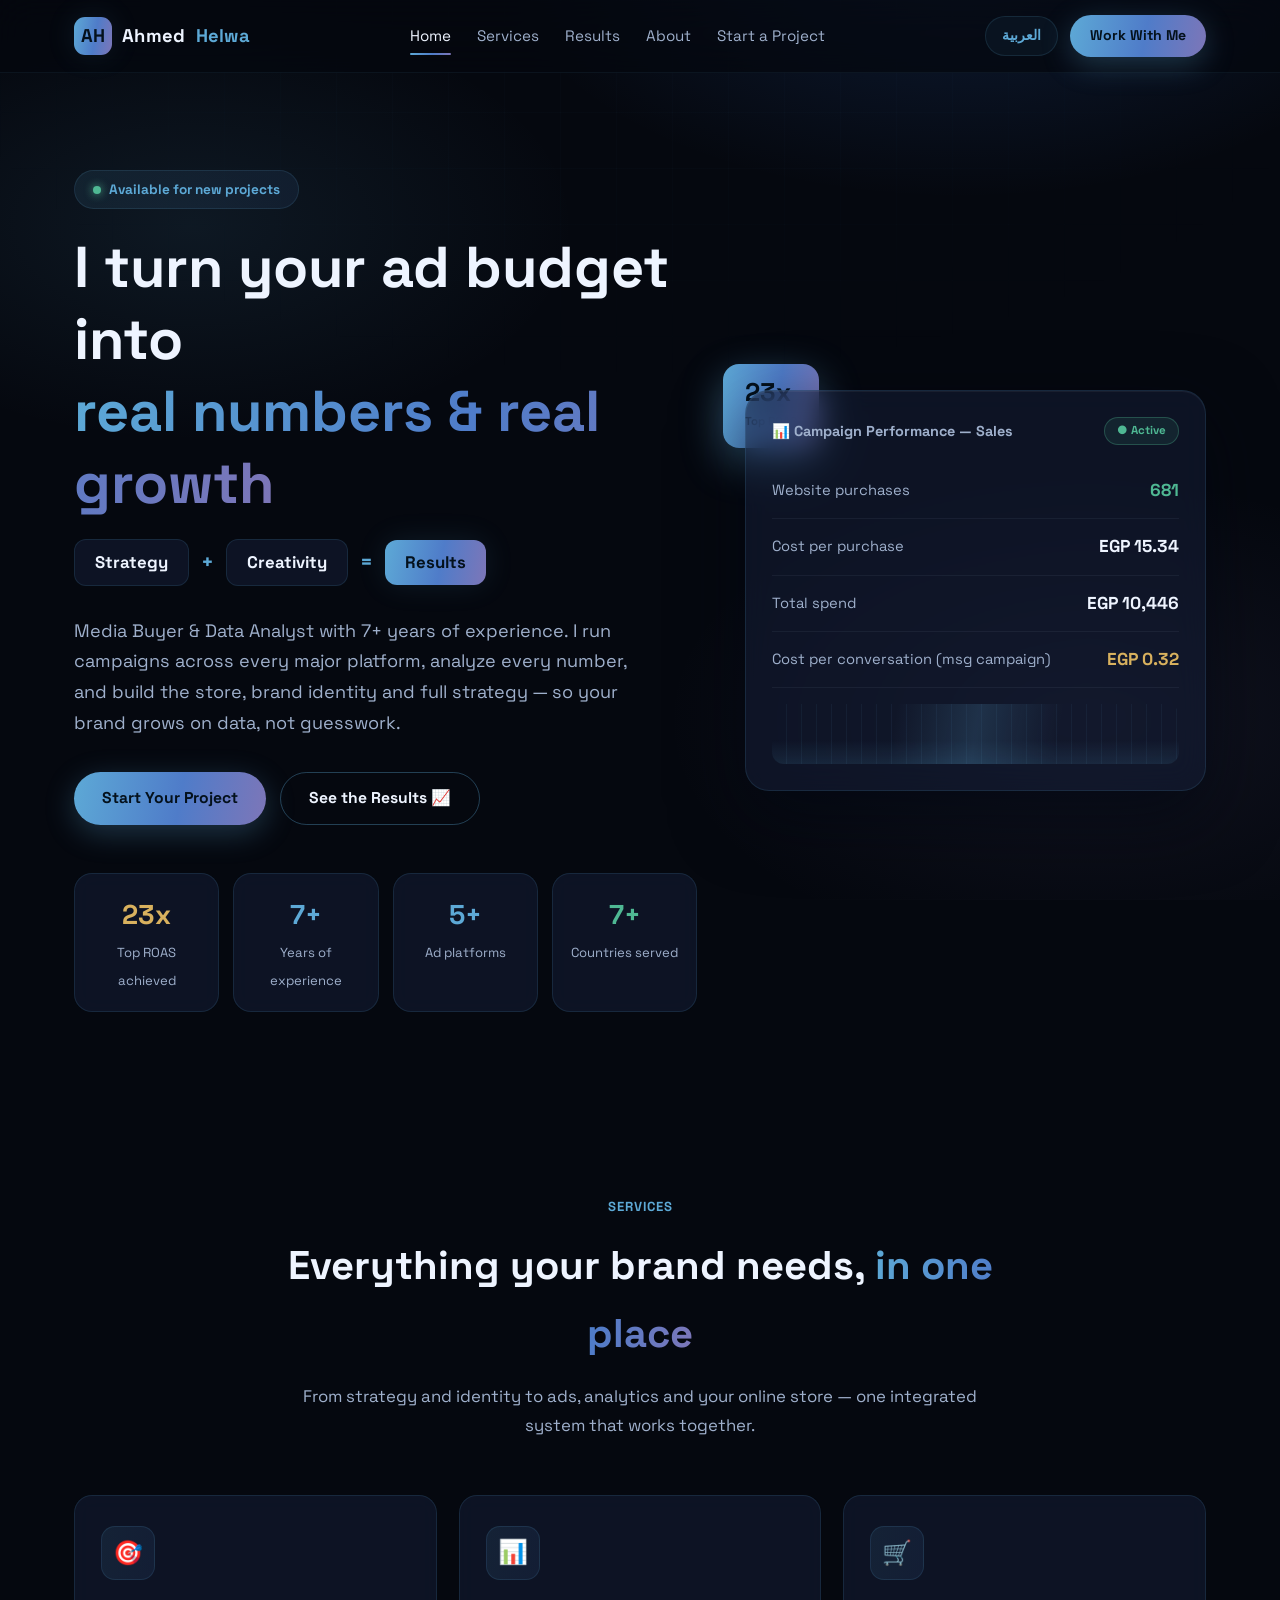
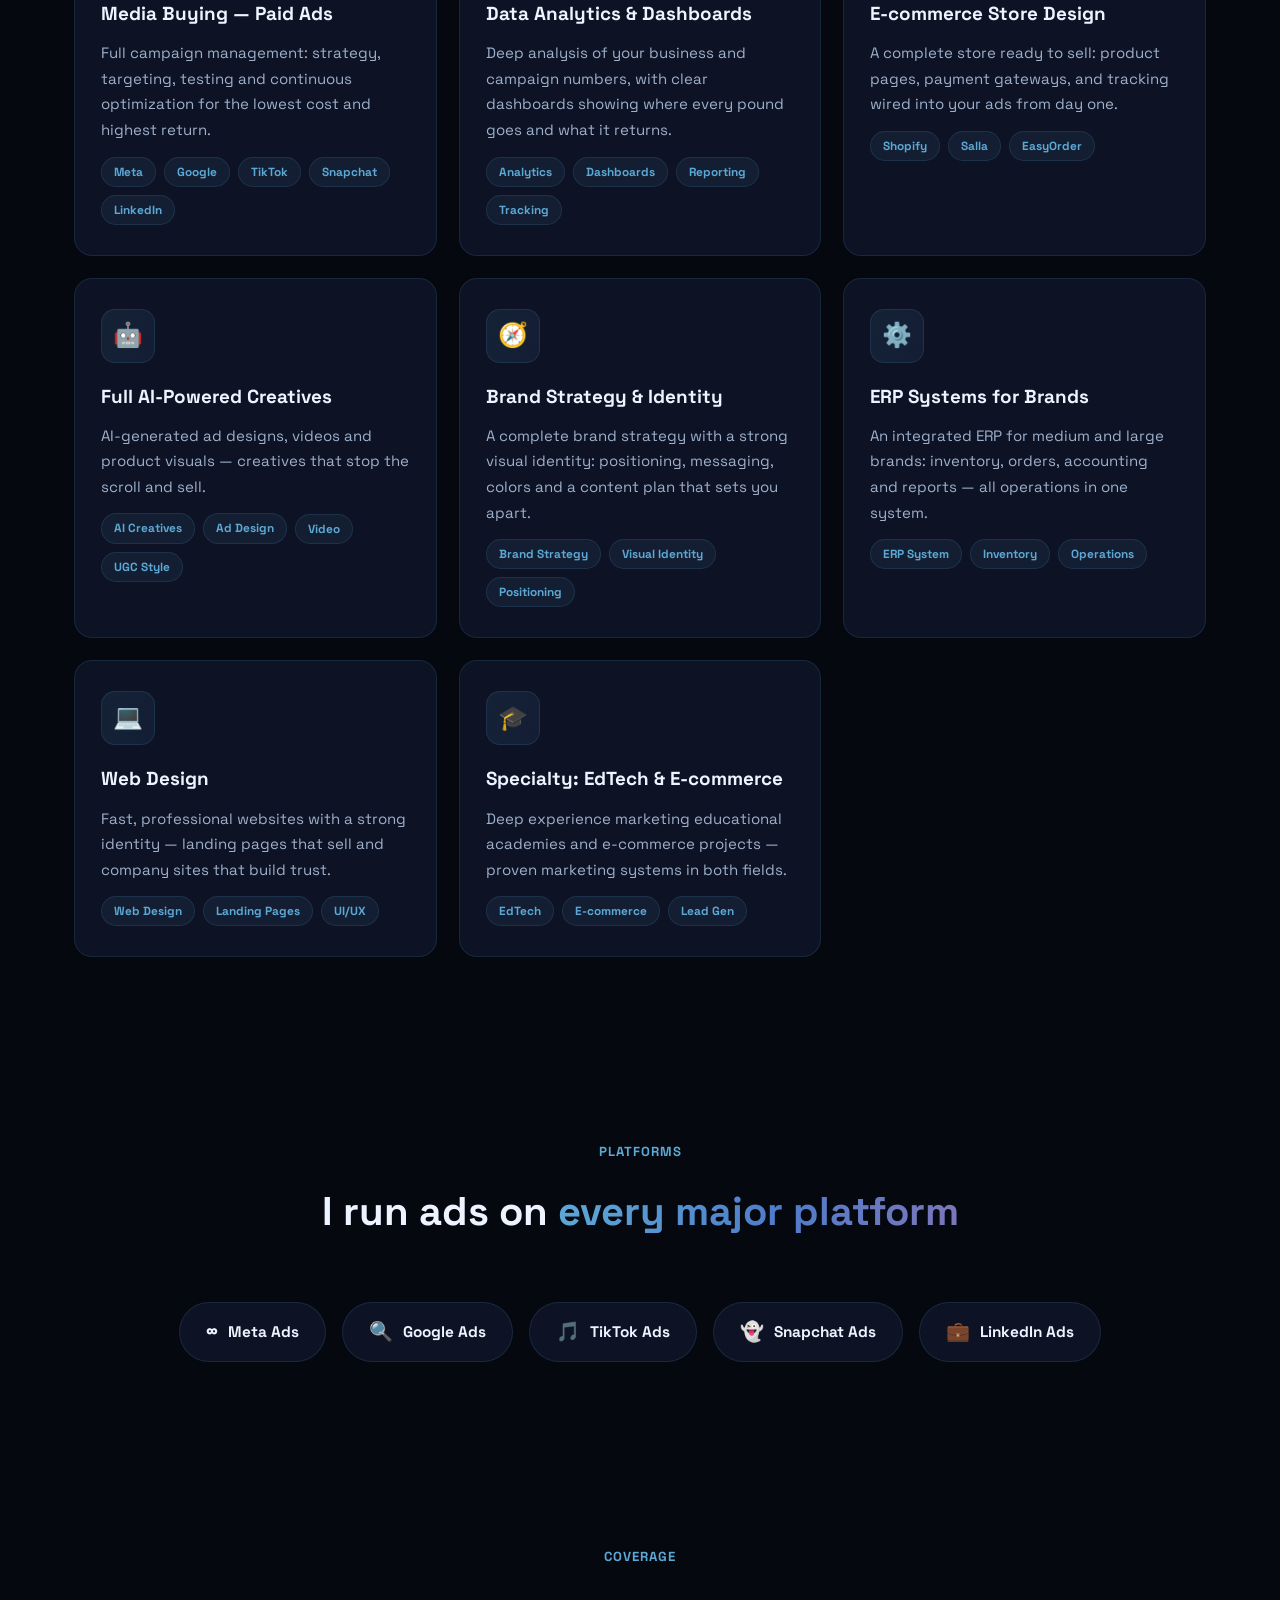
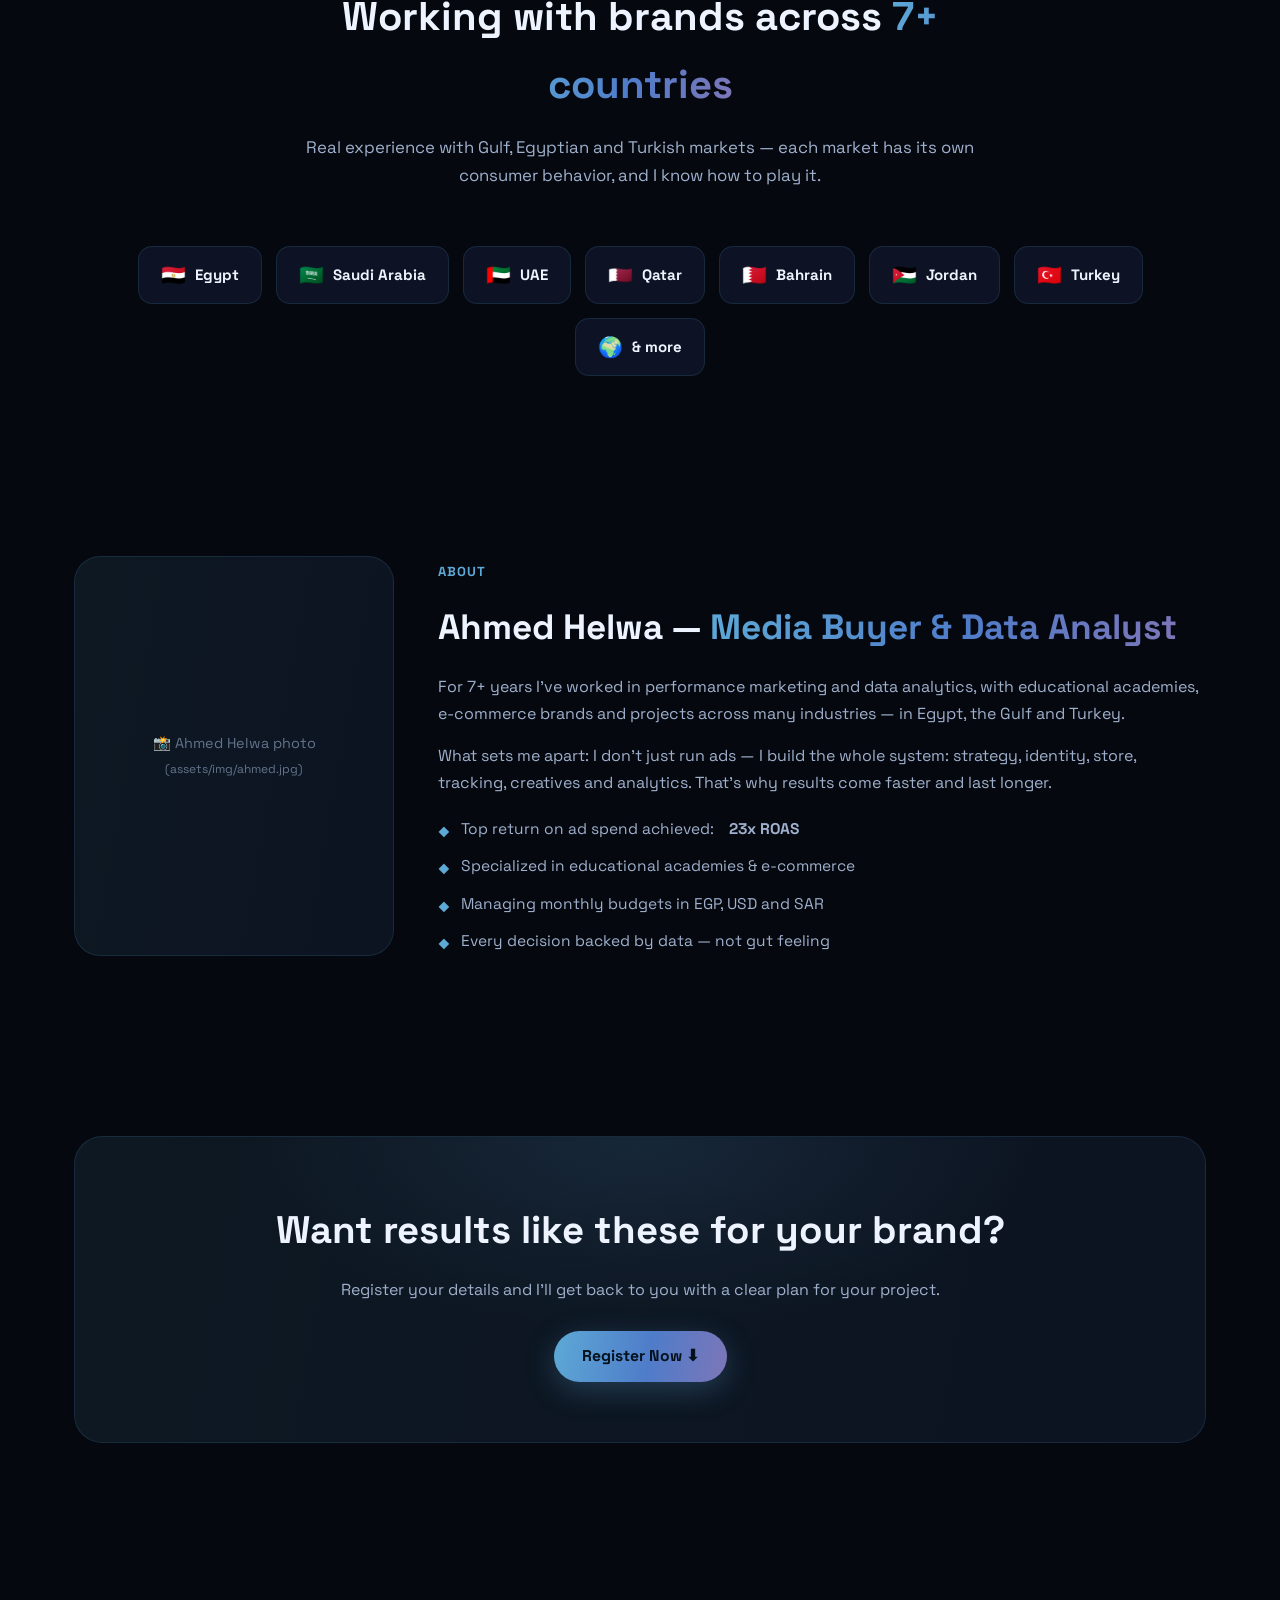
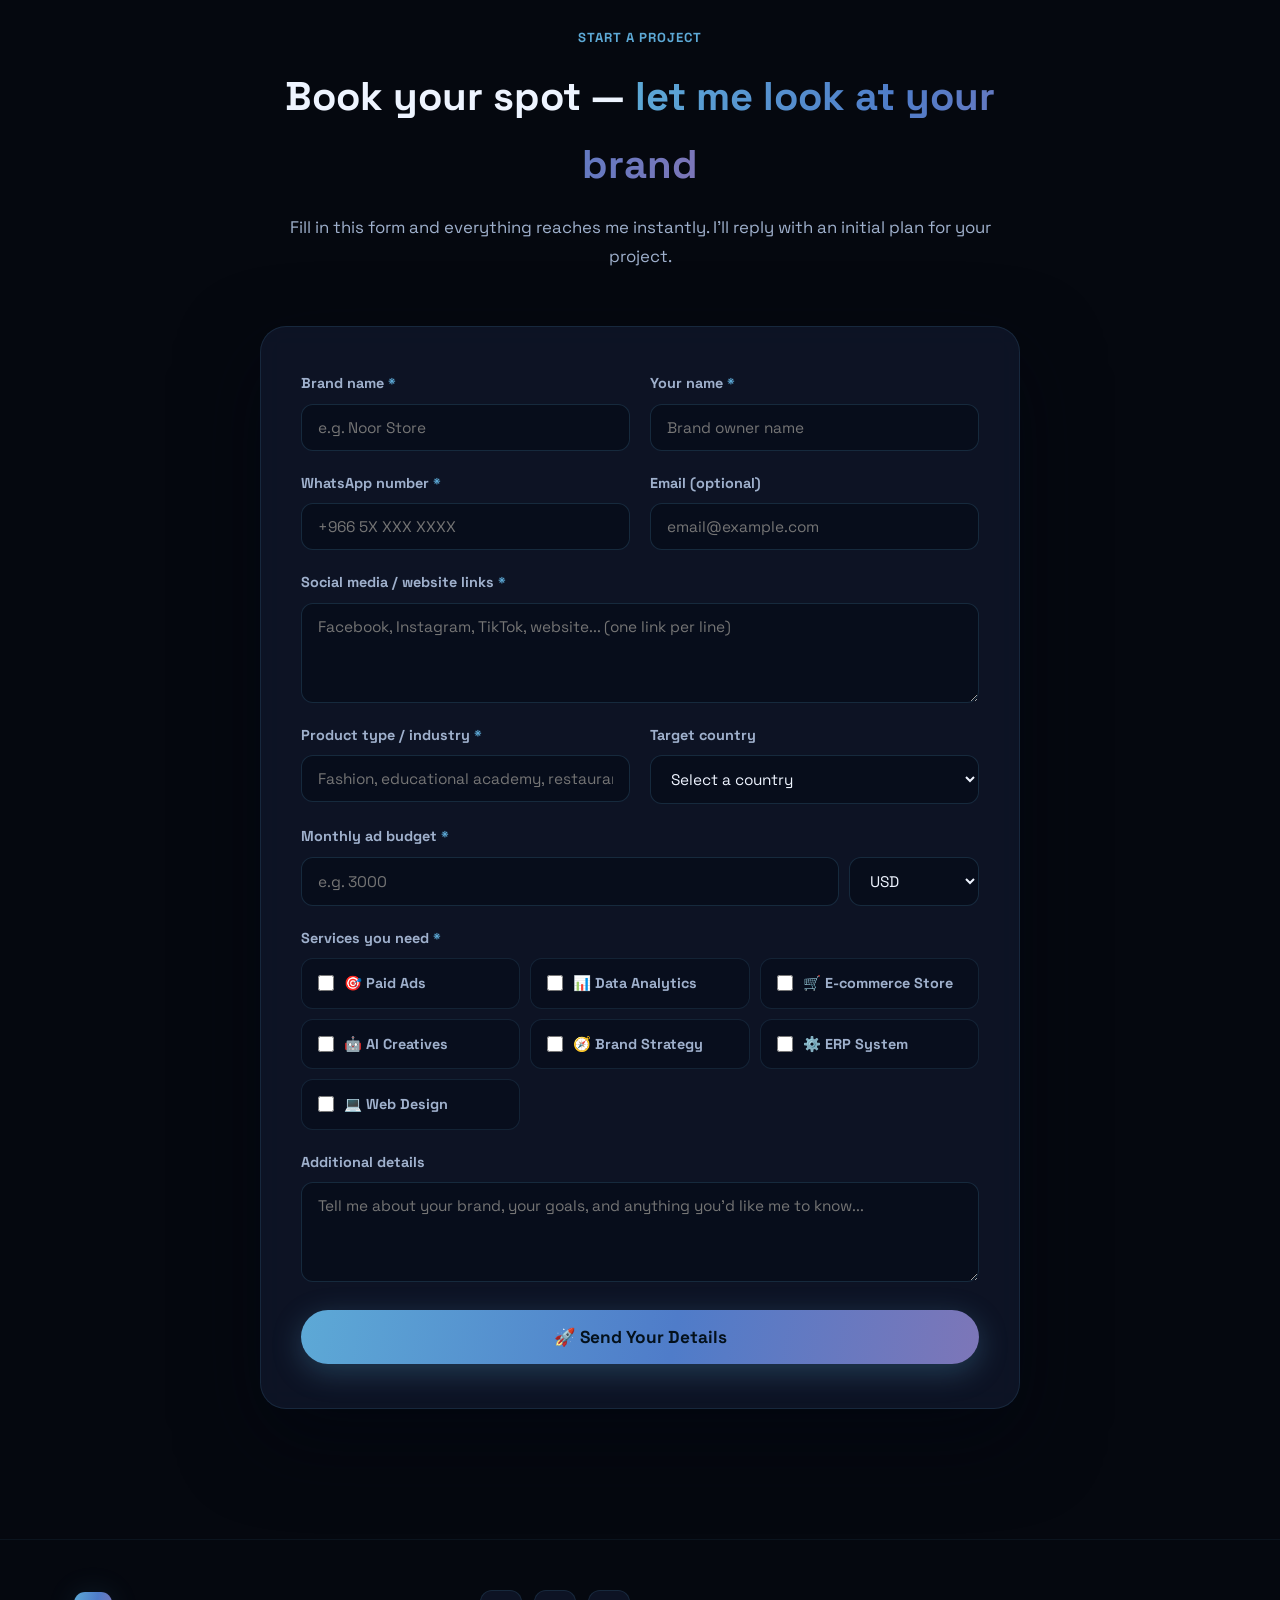
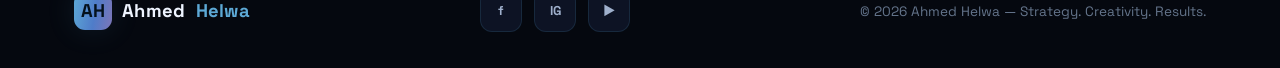
==== commit 1e8ea010: "Soften brand colors and mark email field as optional https://claude.ai/code/session_01Xc4pzEU7uy7SrG" ====
--- a/portfolio-site/en/index.html
+++ b/portfolio-site/en/index.html
@@ -232,7 +232,7 @@
             <input type="tel" name="whatsapp" required placeholder="+966 5X XXX XXXX">
           </div>
           <div class="form-group">
-            <label>Email</label>
+            <label>Email (optional)</label>
             <input type="email" name="email" placeholder="email@example.com">
           </div>
           <div class="form-group full">
--- a/portfolio-site/assets/css/style.css
+++ b/portfolio-site/assets/css/style.css
@@ -8,19 +8,19 @@
   --bg-1: #0a0f1d;
   --bg-2: #0f1729;
   --card: rgba(20, 30, 55, 0.55);
-  --card-border: rgba(56, 189, 248, 0.14);
+  --card-border: rgba(93, 169, 214, 0.14);
   --txt-1: #eef4ff;
   --txt-2: #9fb0cc;
   --txt-3: #64748b;
-  --cyan: #22d3ee;
-  --blue: #3b82f6;
-  --violet: #8b5cf6;
-  --green: #34d399;
-  --gold: #fbbf24;
-  --grad-main: linear-gradient(100deg, #22d3ee 0%, #3b82f6 55%, #8b5cf6 100%);
-  --grad-soft: linear-gradient(100deg, rgba(34,211,238,.12), rgba(59,130,246,.12));
+  --cyan: #5da9d6;
+  --blue: #4f7cc9;
+  --violet: #7d76b8;
+  --green: #4fb893;
+  --gold: #d8b15e;
+  --grad-main: linear-gradient(100deg, #5da9d6 0%, #4f7cc9 55%, #7d76b8 100%);
+  --grad-soft: linear-gradient(100deg, rgba(93,169,214,.10), rgba(79,124,201,.10));
   --radius: 18px;
-  --shadow-glow: 0 0 40px rgba(34, 211, 238, 0.18);
+  --shadow-glow: 0 0 30px rgba(93, 169, 214, 0.12);
   --font-ar: 'Cairo', 'Tajawal', sans-serif;
   --font-en: 'Space Grotesk', 'Inter', sans-serif;
   --font-num: 'Space Grotesk', monospace;
@@ -41,7 +41,7 @@
 
 body.en { font-family: var(--font-en); }
 
-::selection { background: rgba(34, 211, 238, 0.35); }
+::selection { background: rgba(93, 169, 214, 0.28); }
 
 img { max-width: 100%; display: block; }
 a { color: inherit; text-decoration: none; }
@@ -54,15 +54,15 @@
   position: fixed; inset: 0; z-index: -2; pointer-events: none;
   background:
     radial-gradient(ellipse 60% 45% at 75% -5%, rgba(59, 130, 246, 0.16), transparent 60%),
-    radial-gradient(ellipse 50% 40% at 15% 25%, rgba(34, 211, 238, 0.10), transparent 60%),
-    radial-gradient(ellipse 55% 45% at 85% 80%, rgba(139, 92, 246, 0.10), transparent 60%),
+    radial-gradient(ellipse 50% 40% at 15% 25%, rgba(93, 169, 214, 0.10), transparent 60%),
+    radial-gradient(ellipse 55% 45% at 85% 80%, rgba(125, 118, 184, 0.10), transparent 60%),
     var(--bg-0);
 }
 .bg-grid {
   position: fixed; inset: 0; z-index: -1; pointer-events: none; opacity: .5;
   background-image:
-    linear-gradient(rgba(56, 189, 248, 0.045) 1px, transparent 1px),
-    linear-gradient(90deg, rgba(56, 189, 248, 0.045) 1px, transparent 1px);
+    linear-gradient(rgba(93, 169, 214, 0.045) 1px, transparent 1px),
+    linear-gradient(90deg, rgba(93, 169, 214, 0.045) 1px, transparent 1px);
   background-size: 56px 56px;
   mask-image: radial-gradient(ellipse 80% 60% at 50% 0%, #000 30%, transparent 75%);
   -webkit-mask-image: radial-gradient(ellipse 80% 60% at 50% 0%, #000 30%, transparent 75%);
@@ -73,7 +73,7 @@
   position: fixed; top: 0; right: 0; left: 0; z-index: 100;
   backdrop-filter: blur(18px); -webkit-backdrop-filter: blur(18px);
   background: rgba(5, 8, 15, 0.72);
-  border-bottom: 1px solid rgba(56, 189, 248, 0.08);
+  border-bottom: 1px solid rgba(93, 169, 214, 0.08);
 }
 .nav {
   display: flex; align-items: center; justify-content: space-between;
@@ -104,9 +104,9 @@
 .lang-switch {
   padding: 7px 16px; border-radius: 99px; font-size: .85rem; font-weight: 700;
   border: 1px solid var(--card-border); color: var(--cyan);
-  background: rgba(34, 211, 238, 0.06); transition: all .2s;
-}
-.lang-switch:hover { background: rgba(34, 211, 238, 0.14); box-shadow: var(--shadow-glow); }
+  background: rgba(93, 169, 214, 0.06); transition: all .2s;
+}
+.lang-switch:hover { background: rgba(93, 169, 214, 0.14); box-shadow: var(--shadow-glow); }
 
 .btn {
   display: inline-flex; align-items: center; justify-content: center; gap: 8px;
@@ -115,14 +115,14 @@
 }
 .btn-primary {
   background: var(--grad-main); color: #04111c;
-  box-shadow: 0 8px 30px rgba(34, 211, 238, 0.35);
-}
-.btn-primary:hover { transform: translateY(-2px); box-shadow: 0 12px 40px rgba(34, 211, 238, 0.5); }
+  box-shadow: 0 8px 30px rgba(93, 169, 214, 0.28);
+}
+.btn-primary:hover { transform: translateY(-2px); box-shadow: 0 12px 40px rgba(93, 169, 214, 0.5); }
 .btn-ghost {
   background: transparent; color: var(--txt-1);
-  border: 1px solid rgba(56, 189, 248, 0.35);
-}
-.btn-ghost:hover { background: rgba(34, 211, 238, 0.08); border-color: var(--cyan); }
+  border: 1px solid rgba(93, 169, 214, 0.35);
+}
+.btn-ghost:hover { background: rgba(93, 169, 214, 0.08); border-color: var(--cyan); }
 .btn-sm { padding: 9px 20px; font-size: .88rem; }
 
 .nav-toggle { display: none; background: none; border: none; color: var(--txt-1); font-size: 1.6rem; cursor: pointer; }
@@ -179,7 +179,7 @@
   backdrop-filter: blur(10px);
   transition: transform .25s, border-color .25s;
 }
-.stat-card:hover { transform: translateY(-4px); border-color: rgba(34, 211, 238, 0.4); }
+.stat-card:hover { transform: translateY(-4px); border-color: rgba(93, 169, 214, 0.4); }
 .stat-num {
   font-family: var(--font-num); font-size: 1.7rem; font-weight: 700;
   color: var(--cyan); display: block;
@@ -200,7 +200,7 @@
 .live-tag {
   font-size: .72rem; font-weight: 800; color: var(--green);
   padding: 3px 12px; border-radius: 99px;
-  background: rgba(52, 211, 153, 0.1); border: 1px solid rgba(52, 211, 153, 0.3);
+  background: rgba(79, 184, 147, 0.1); border: 1px solid rgba(79, 184, 147, 0.3);
 }
 .metric-row {
   display: flex; align-items: center; justify-content: space-between;
@@ -215,13 +215,13 @@
 .spark {
   height: 60px; margin-top: 16px; border-radius: 12px;
   background:
-    linear-gradient(transparent 60%, rgba(34, 211, 238, 0.12)),
-    repeating-linear-gradient(90deg, transparent 0 14px, rgba(56, 189, 248, 0.07) 14px 15px);
+    linear-gradient(transparent 60%, rgba(93, 169, 214, 0.12)),
+    repeating-linear-gradient(90deg, transparent 0 14px, rgba(93, 169, 214, 0.07) 14px 15px);
   position: relative; overflow: hidden;
 }
 .spark::after {
   content: ''; position: absolute; inset: 0;
-  background: linear-gradient(100deg, transparent 30%, rgba(34,211,238,.25) 50%, transparent 70%);
+  background: linear-gradient(100deg, transparent 30%, rgba(93,169,214,.18) 50%, transparent 70%);
   animation: sweep 3.2s infinite linear;
 }
 @keyframes sweep { from { transform: translateX(-100%); } to { transform: translateX(100%); } }
@@ -230,7 +230,7 @@
   position: absolute; top: -26px; inset-inline-start: -22px;
   background: var(--grad-main); color: #04111c;
   border-radius: 16px; padding: 14px 22px; font-weight: 900;
-  box-shadow: 0 14px 40px rgba(34, 211, 238, 0.45);
+  box-shadow: 0 14px 40px rgba(93, 169, 214, 0.45);
   animation: floaty 4s ease-in-out infinite;
 }
 .floating-roas .big { font-family: var(--font-num); font-size: 1.6rem; display: block; line-height: 1.1; }
@@ -273,8 +273,8 @@
 .service-tags { display: flex; flex-wrap: wrap; gap: 8px; }
 .service-tags span {
   font-size: .74rem; font-weight: 700; padding: 4px 12px; border-radius: 99px;
-  background: rgba(56, 189, 248, 0.08); color: var(--cyan);
-  border: 1px solid rgba(56, 189, 248, 0.15);
+  background: rgba(93, 169, 214, 0.08); color: var(--cyan);
+  border: 1px solid rgba(93, 169, 214, 0.15);
 }
 
 /* ---------- Platforms ---------- */
@@ -305,21 +305,21 @@
 
 .roas-banner {
   margin: 40px auto 0; max-width: 860px;
-  background: var(--card); border: 1px solid rgba(251, 191, 36, 0.3);
+  background: var(--card); border: 1px solid rgba(216, 177, 94, 0.3);
   border-radius: 24px; padding: 40px 30px; text-align: center;
   position: relative; overflow: hidden;
 }
 .roas-banner::before {
   content: ''; position: absolute; inset: 0;
-  background: radial-gradient(ellipse 60% 80% at 50% 0%, rgba(251, 191, 36, 0.12), transparent 70%);
+  background: radial-gradient(ellipse 60% 80% at 50% 0%, rgba(216, 177, 94, 0.12), transparent 70%);
 }
 .roas-banner .label { font-size: .95rem; font-weight: 800; color: var(--gold); letter-spacing: 1px; }
 .roas-banner .value {
   font-family: var(--font-num); font-size: clamp(3.4rem, 9vw, 5.4rem);
   font-weight: 700; line-height: 1.1;
-  background: linear-gradient(100deg, #fbbf24, #f59e0b, #fbbf24);
+  background: linear-gradient(100deg, #d8b15e, #c89c4a, #d8b15e);
   -webkit-background-clip: text; background-clip: text; color: transparent;
-  text-shadow: 0 0 60px rgba(251, 191, 36, 0.3);
+  text-shadow: 0 0 60px rgba(216, 177, 94, 0.3);
 }
 .roas-banner .desc { color: var(--txt-2); font-size: .98rem; }
 
@@ -332,13 +332,13 @@
   border-radius: var(--radius); padding: 26px; backdrop-filter: blur(10px);
   transition: transform .28s, border-color .28s;
 }
-.case-card:hover { transform: translateY(-5px); border-color: rgba(34, 211, 238, 0.4); }
+.case-card:hover { transform: translateY(-5px); border-color: rgba(93, 169, 214, 0.4); }
 .case-type {
   display: inline-block; font-size: .74rem; font-weight: 800;
   padding: 4px 14px; border-radius: 99px; margin-bottom: 18px;
 }
-.case-type.sales { background: rgba(52, 211, 153, 0.12); color: var(--green); border: 1px solid rgba(52, 211, 153, 0.3); }
-.case-type.msg { background: rgba(139, 92, 246, 0.12); color: #a78bfa; border: 1px solid rgba(139, 92, 246, 0.3); }
+.case-type.sales { background: rgba(79, 184, 147, 0.12); color: var(--green); border: 1px solid rgba(79, 184, 147, 0.3); }
+.case-type.msg { background: rgba(125, 118, 184, 0.12); color: #9c95cf; border: 1px solid rgba(125, 118, 184, 0.3); }
 .case-main {
   font-family: var(--font-num); font-size: 2.3rem; font-weight: 700;
   color: var(--txt-1); line-height: 1.15;
@@ -374,13 +374,13 @@
 .form-group label { font-size: .9rem; font-weight: 700; color: var(--txt-2); }
 .form-group label .req { color: var(--cyan); }
 .form-group input, .form-group select, .form-group textarea {
-  background: rgba(5, 10, 22, 0.6); border: 1px solid rgba(56, 189, 248, 0.18);
+  background: rgba(5, 10, 22, 0.6); border: 1px solid rgba(93, 169, 214, 0.18);
   border-radius: 12px; padding: 13px 16px; color: var(--txt-1);
   font-family: inherit; font-size: .96rem; transition: border-color .2s, box-shadow .2s;
   width: 100%;
 }
 .form-group input:focus, .form-group select:focus, .form-group textarea:focus {
-  outline: none; border-color: var(--cyan); box-shadow: 0 0 0 3px rgba(34, 211, 238, 0.12);
+  outline: none; border-color: var(--cyan); box-shadow: 0 0 0 3px rgba(93, 169, 214, 0.12);
 }
 .form-group textarea { resize: vertical; min-height: 100px; }
 
@@ -392,20 +392,20 @@
 .check-pill {
   display: flex; align-items: center; gap: 10px; cursor: pointer;
   padding: 12px 16px; border-radius: 12px; font-size: .88rem; font-weight: 600;
-  background: rgba(5, 10, 22, 0.5); border: 1px solid rgba(56, 189, 248, 0.14);
+  background: rgba(5, 10, 22, 0.5); border: 1px solid rgba(93, 169, 214, 0.14);
   transition: all .2s; color: var(--txt-2);
 }
-.check-pill:hover { border-color: rgba(34, 211, 238, 0.4); }
+.check-pill:hover { border-color: rgba(93, 169, 214, 0.4); }
 .check-pill input { accent-color: var(--cyan); width: 16px; height: 16px; flex-shrink: 0; }
 .check-pill:has(input:checked) {
-  background: rgba(34, 211, 238, 0.1); border-color: var(--cyan); color: var(--txt-1);
+  background: rgba(93, 169, 214, 0.1); border-color: var(--cyan); color: var(--txt-1);
 }
 
 .form-submit { margin-top: 28px; text-align: center; }
 .form-submit .btn { width: 100%; padding: 16px; font-size: 1.08rem; }
 .form-msg { margin-top: 18px; padding: 14px 18px; border-radius: 12px; font-weight: 700; display: none; }
-.form-msg.ok { display: block; background: rgba(52, 211, 153, 0.1); color: var(--green); border: 1px solid rgba(52, 211, 153, 0.3); }
-.form-msg.err { display: block; background: rgba(248, 113, 113, 0.1); color: #f87171; border: 1px solid rgba(248, 113, 113, 0.3); }
+.form-msg.ok { display: block; background: rgba(79, 184, 147, 0.1); color: var(--green); border: 1px solid rgba(79, 184, 147, 0.3); }
+.form-msg.err { display: block; background: rgba(214, 124, 124, 0.1); color: #d67c7c; border: 1px solid rgba(214, 124, 124, 0.3); }
 
 /* ---------- About strip ---------- */
 .about-strip {
@@ -434,7 +434,7 @@
 }
 .cta-band::before {
   content: ''; position: absolute; inset: 0;
-  background: radial-gradient(ellipse 50% 90% at 50% 0%, rgba(34, 211, 238, 0.12), transparent 70%);
+  background: radial-gradient(ellipse 50% 90% at 50% 0%, rgba(93, 169, 214, 0.12), transparent 70%);
 }
 .cta-band h2 { font-size: clamp(1.6rem, 3.4vw, 2.4rem); font-weight: 900; margin-bottom: 14px; position: relative; }
 .cta-band p { color: var(--txt-2); margin-bottom: 28px; position: relative; }
@@ -442,7 +442,7 @@
 
 /* ---------- Footer ---------- */
 .site-footer {
-  border-top: 1px solid rgba(56, 189, 248, 0.08);
+  border-top: 1px solid rgba(93, 169, 214, 0.08);
   padding: 50px 0 36px; margin-top: 40px;
 }
 .footer-grid { display: flex; justify-content: space-between; align-items: center; flex-wrap: wrap; gap: 24px; }
